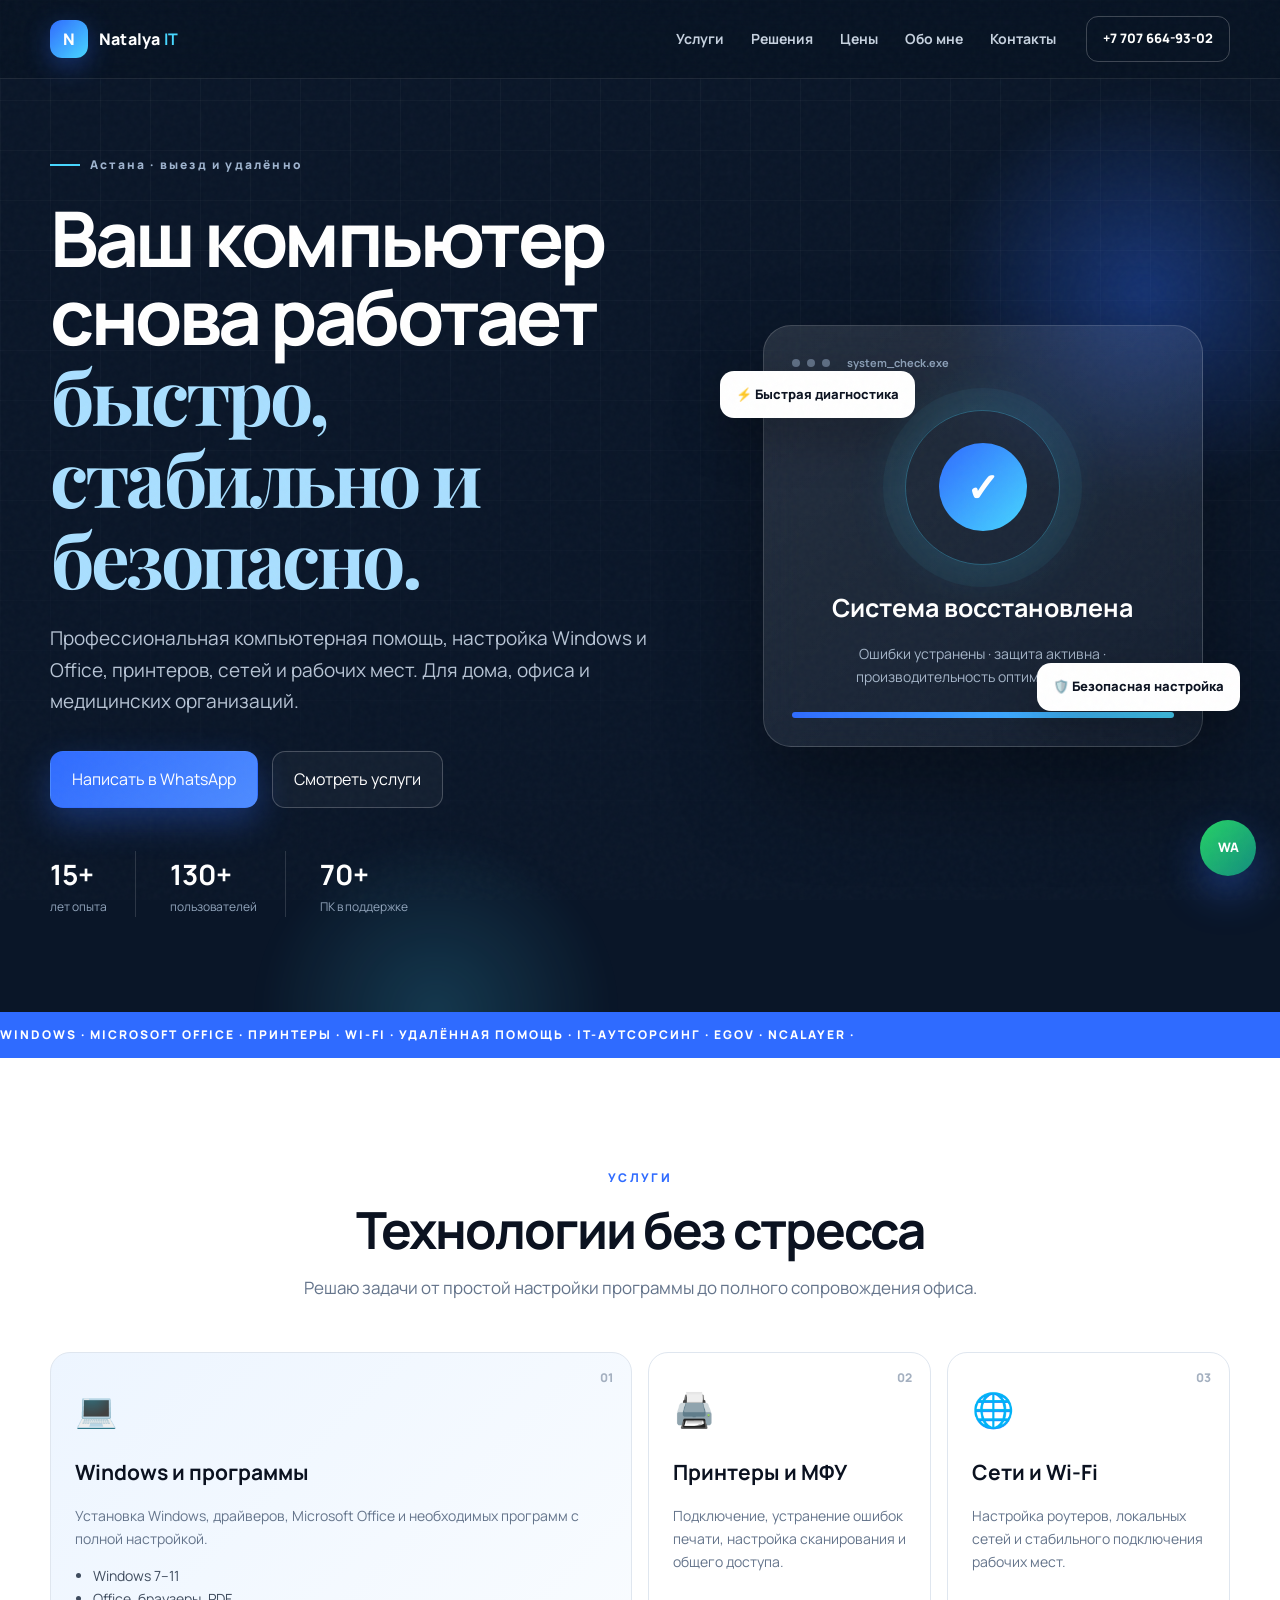
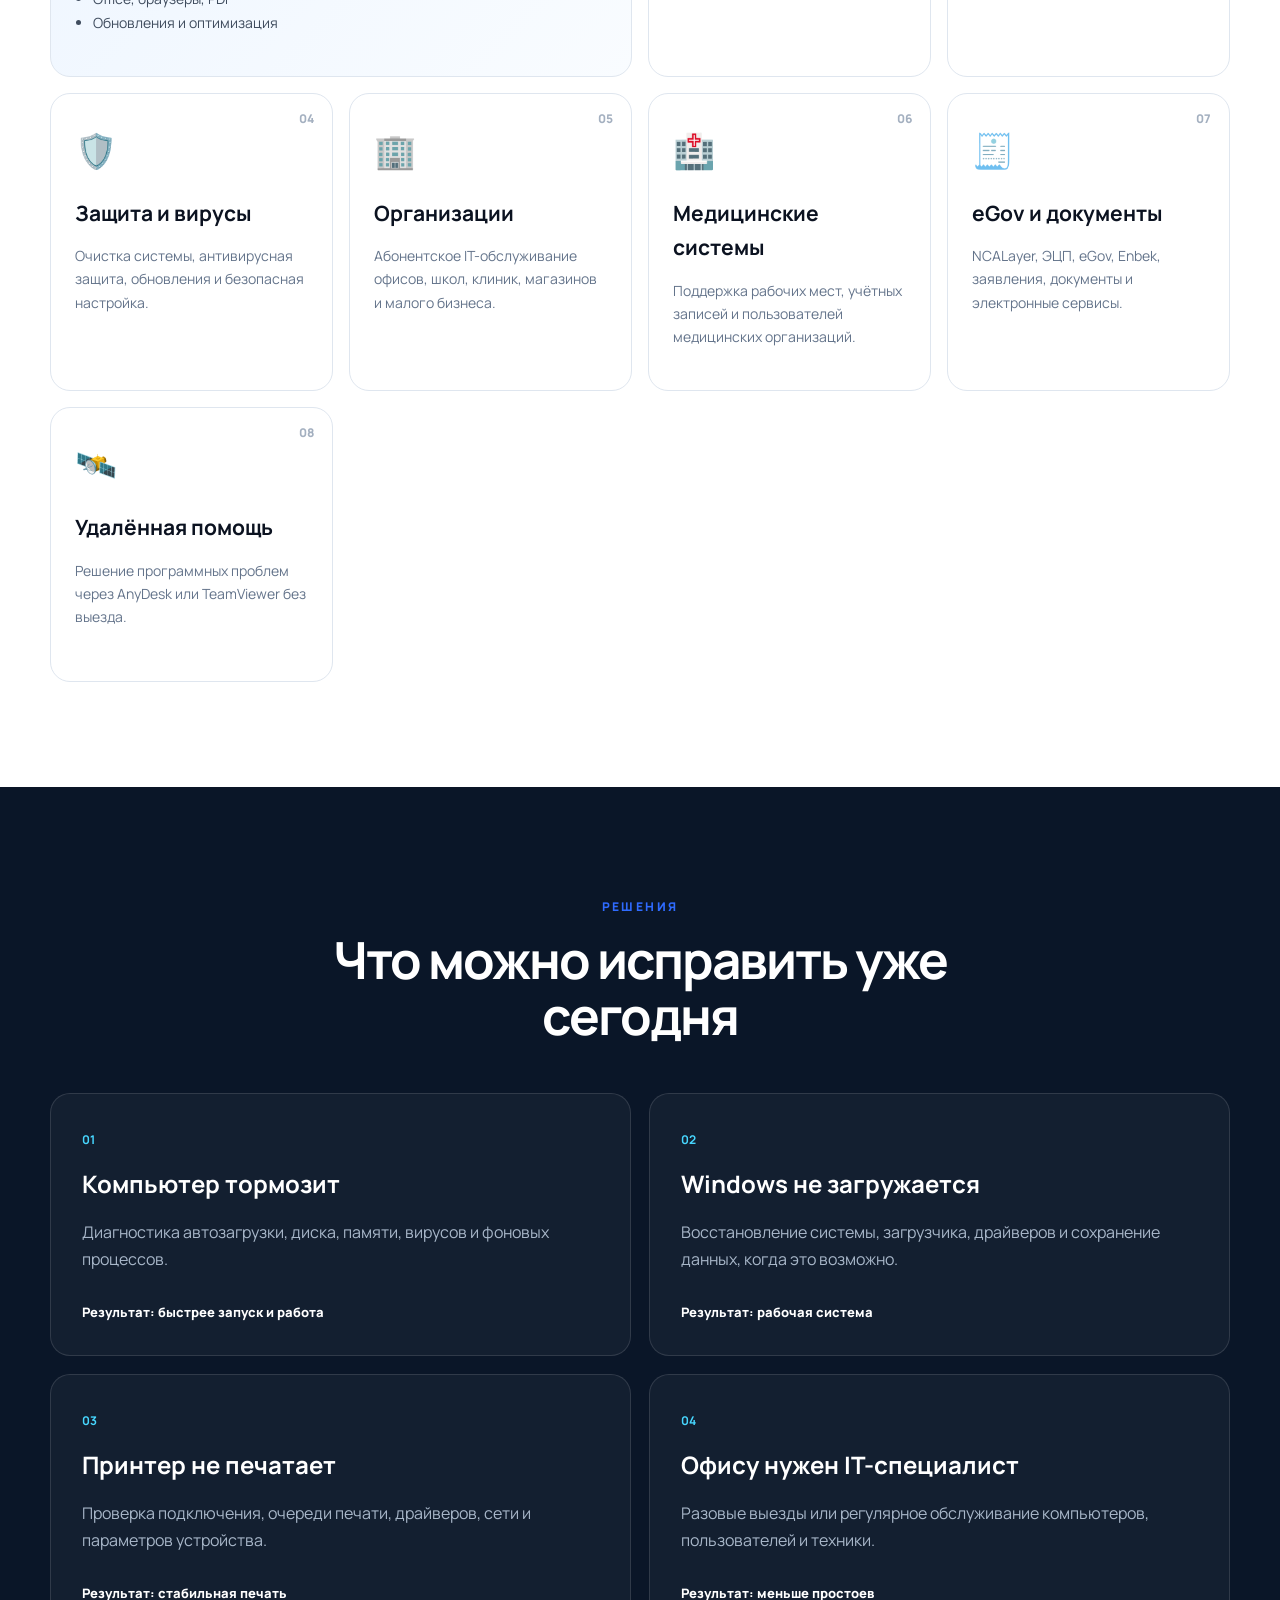
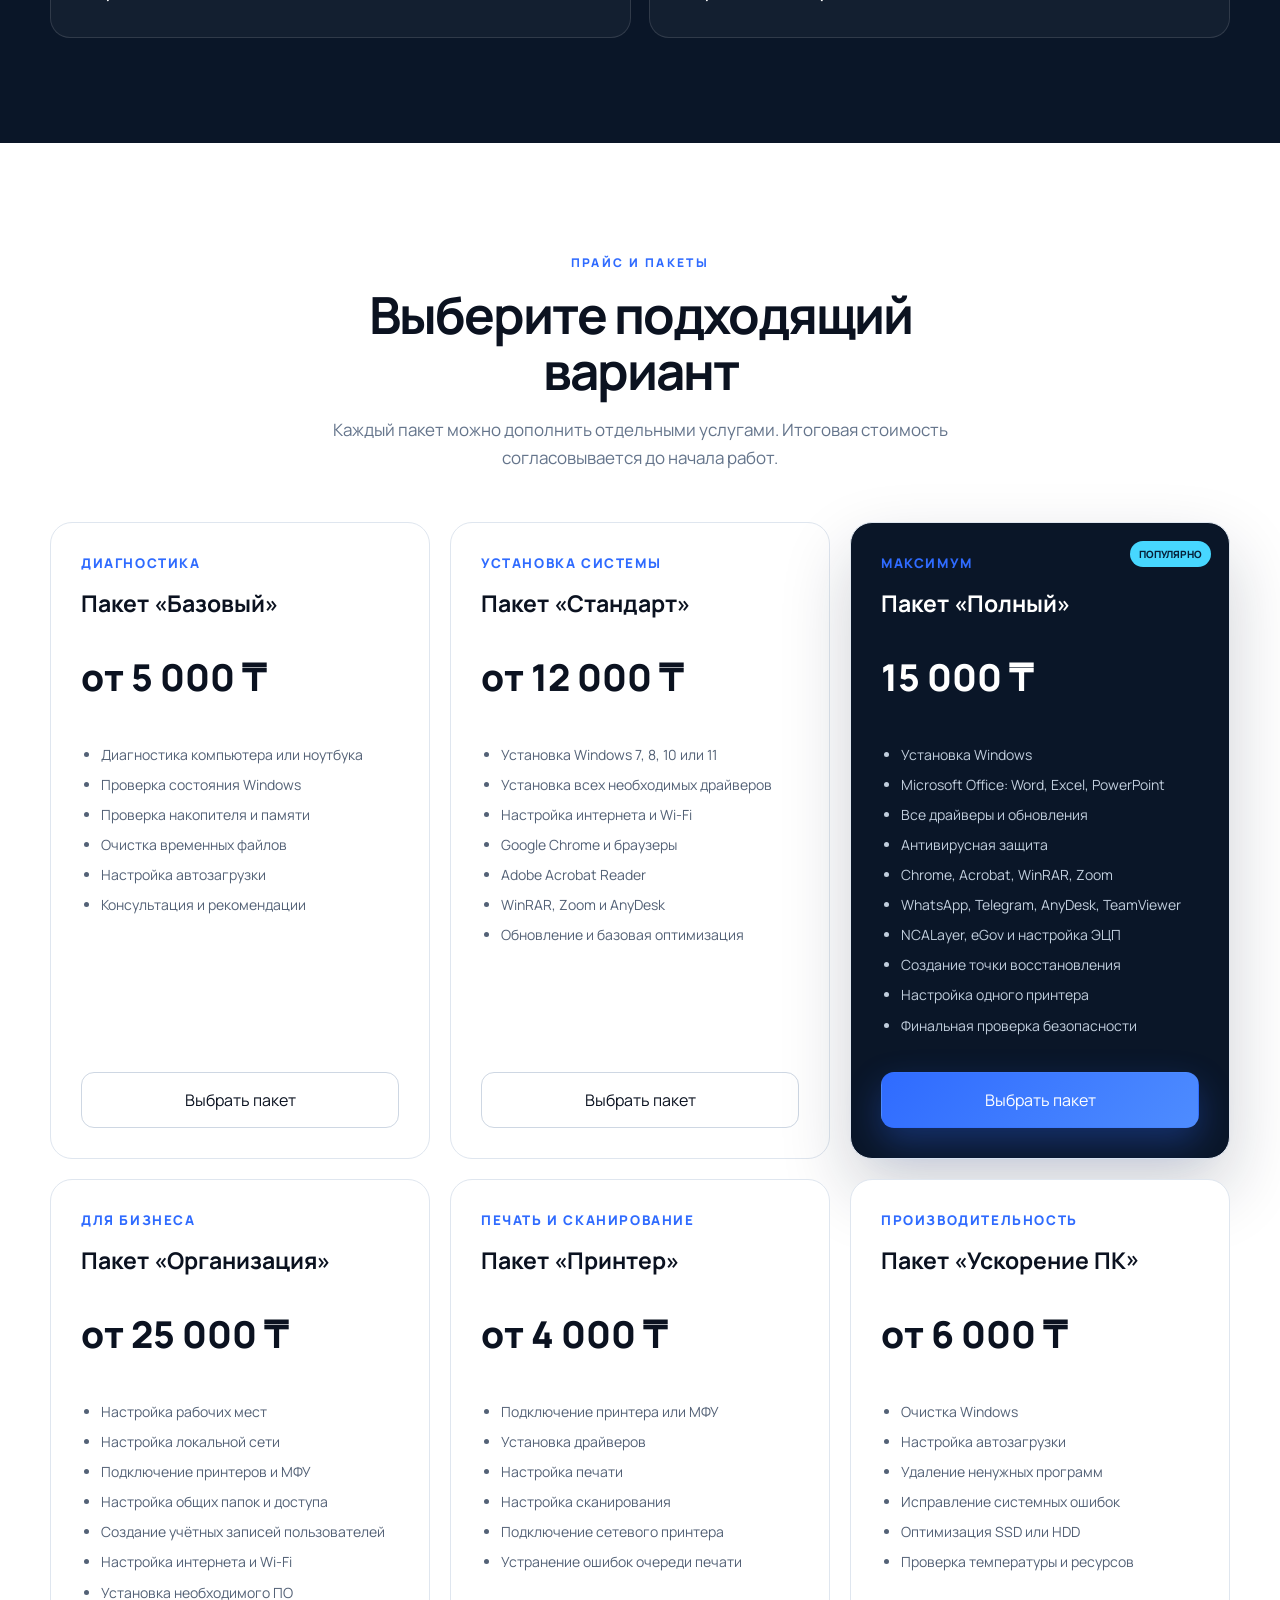
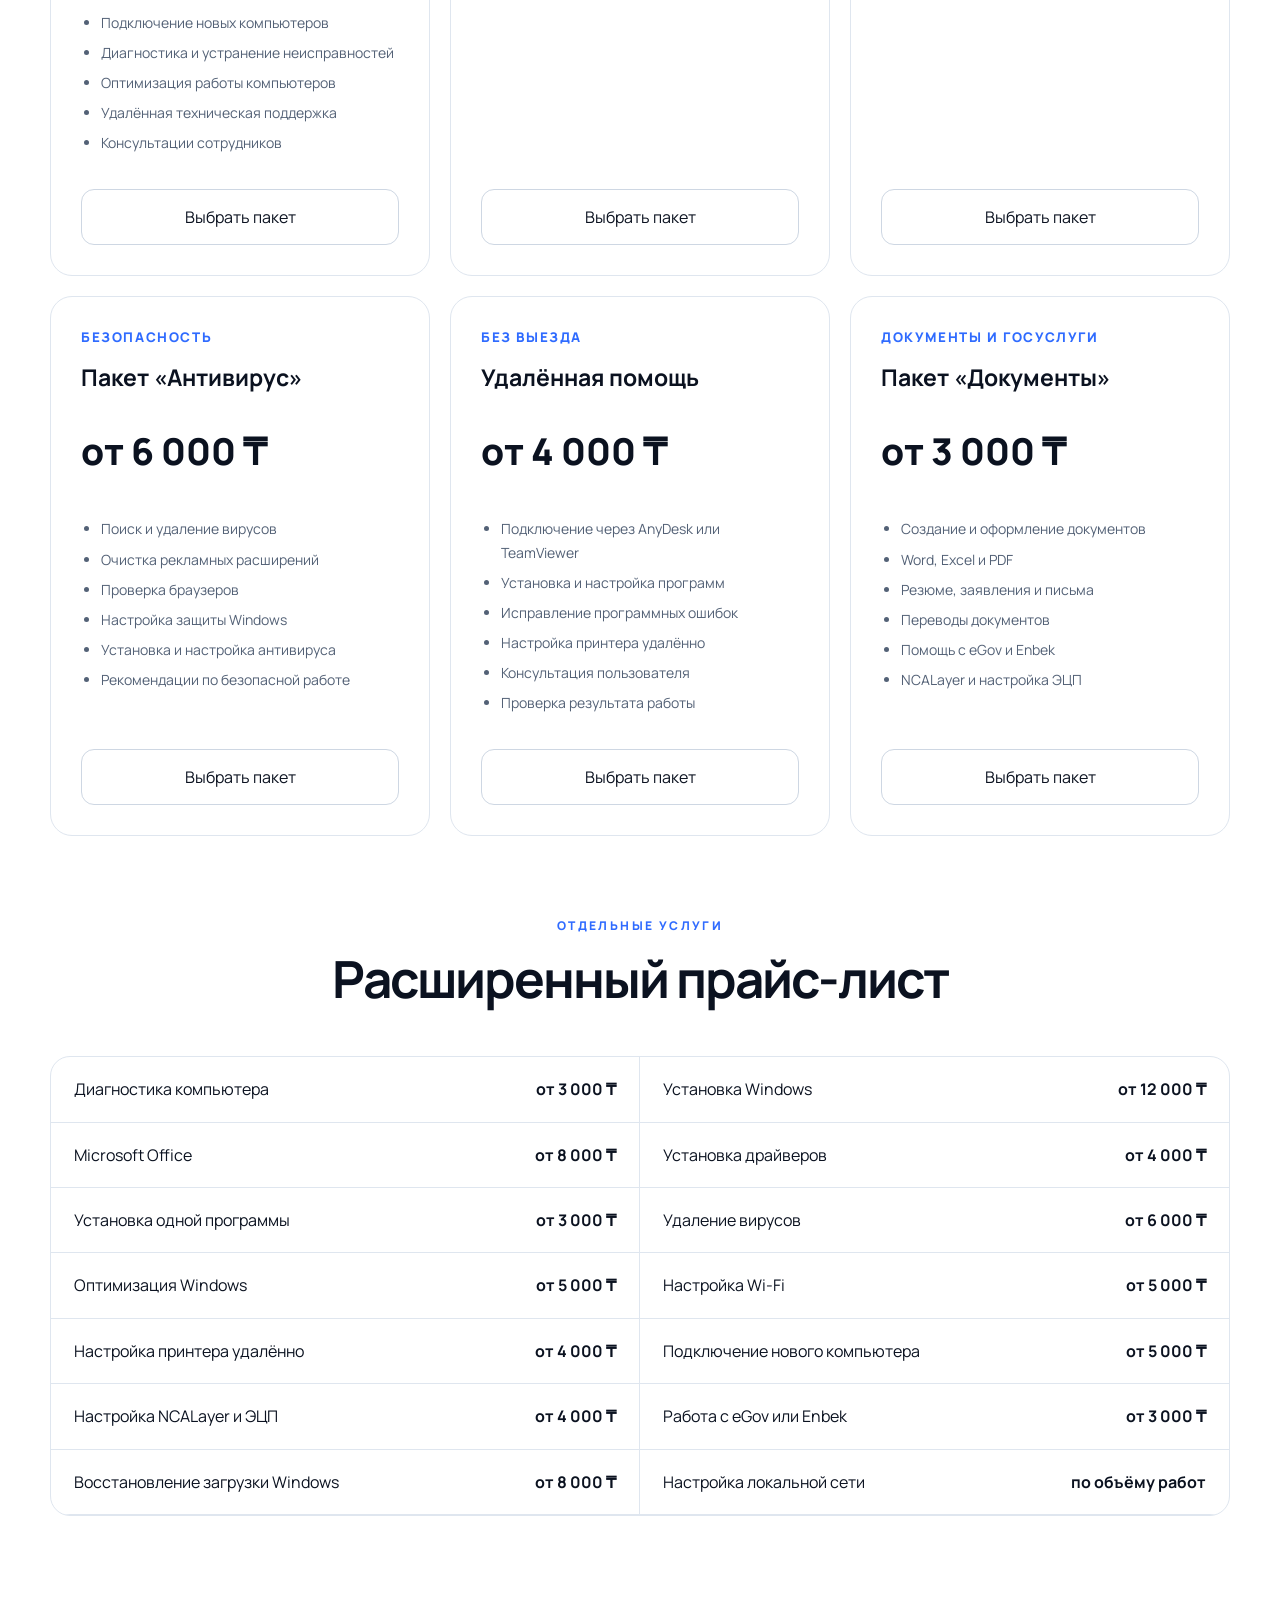
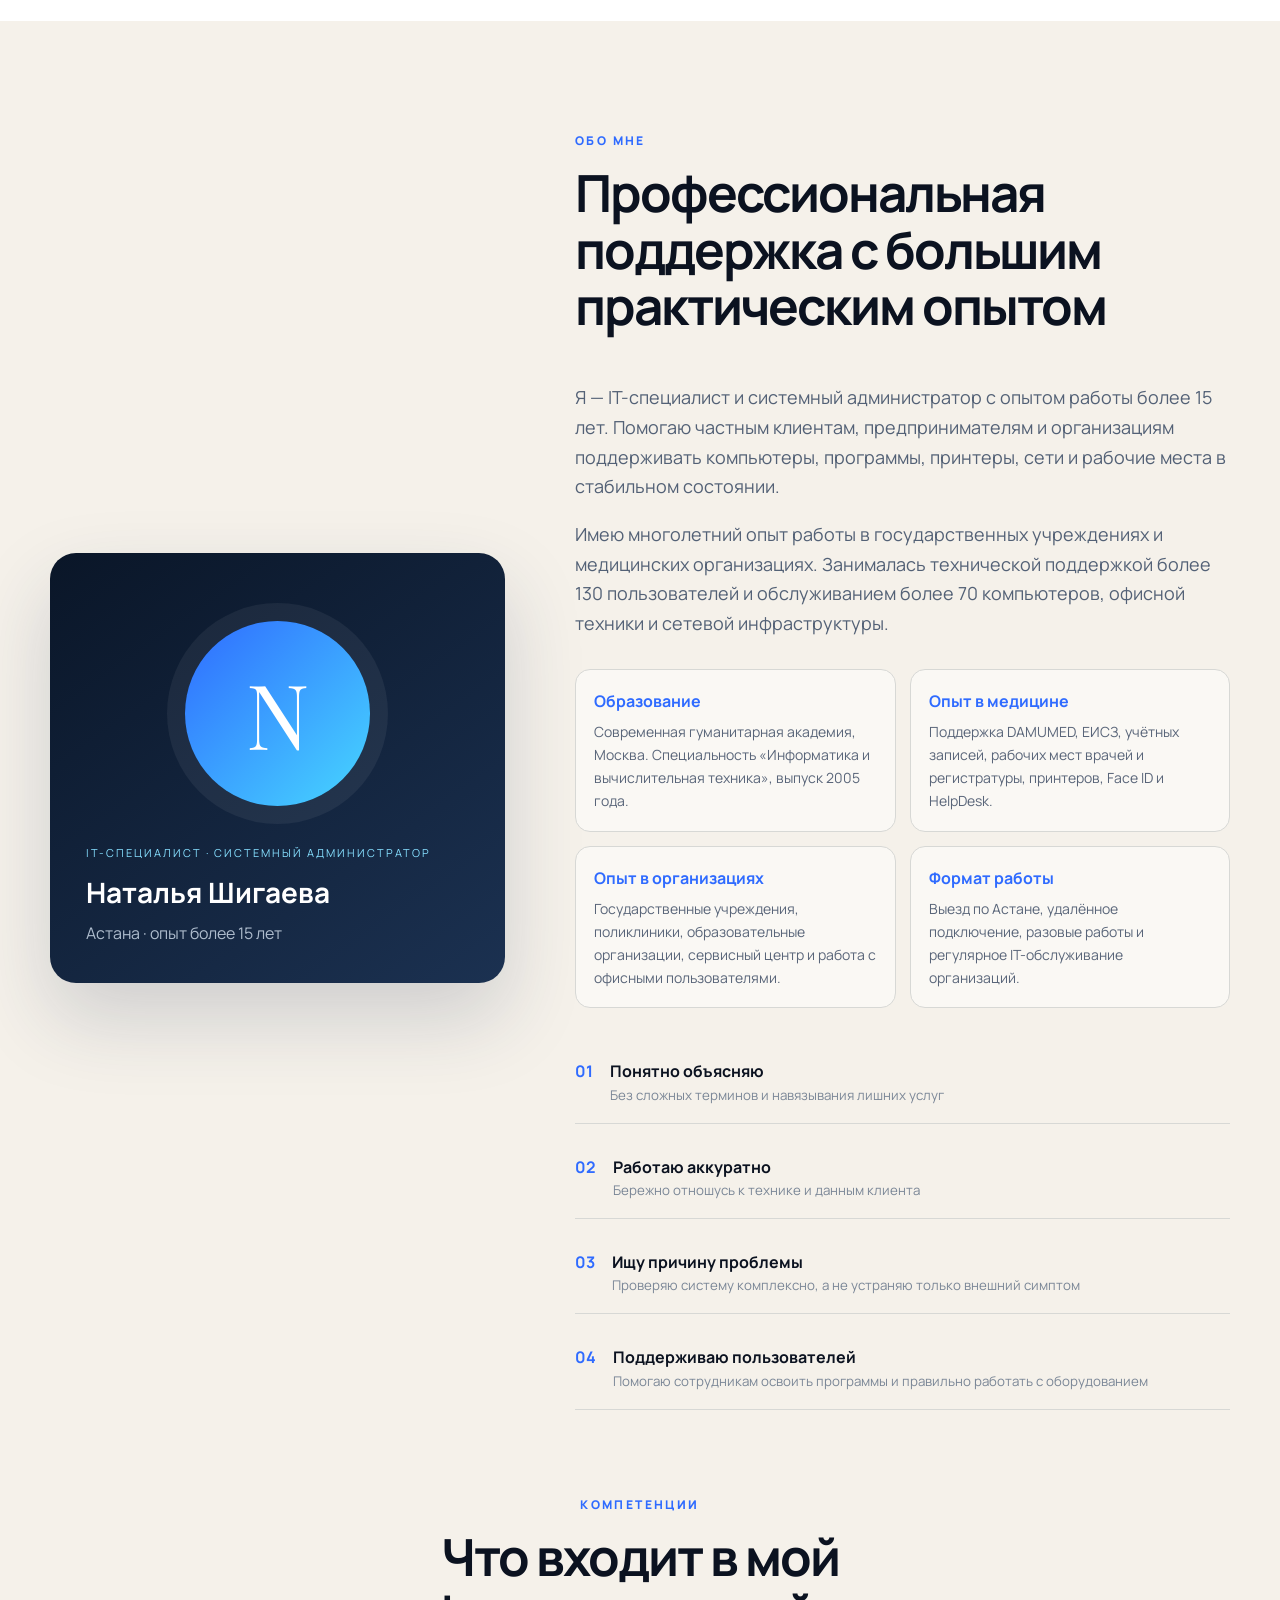
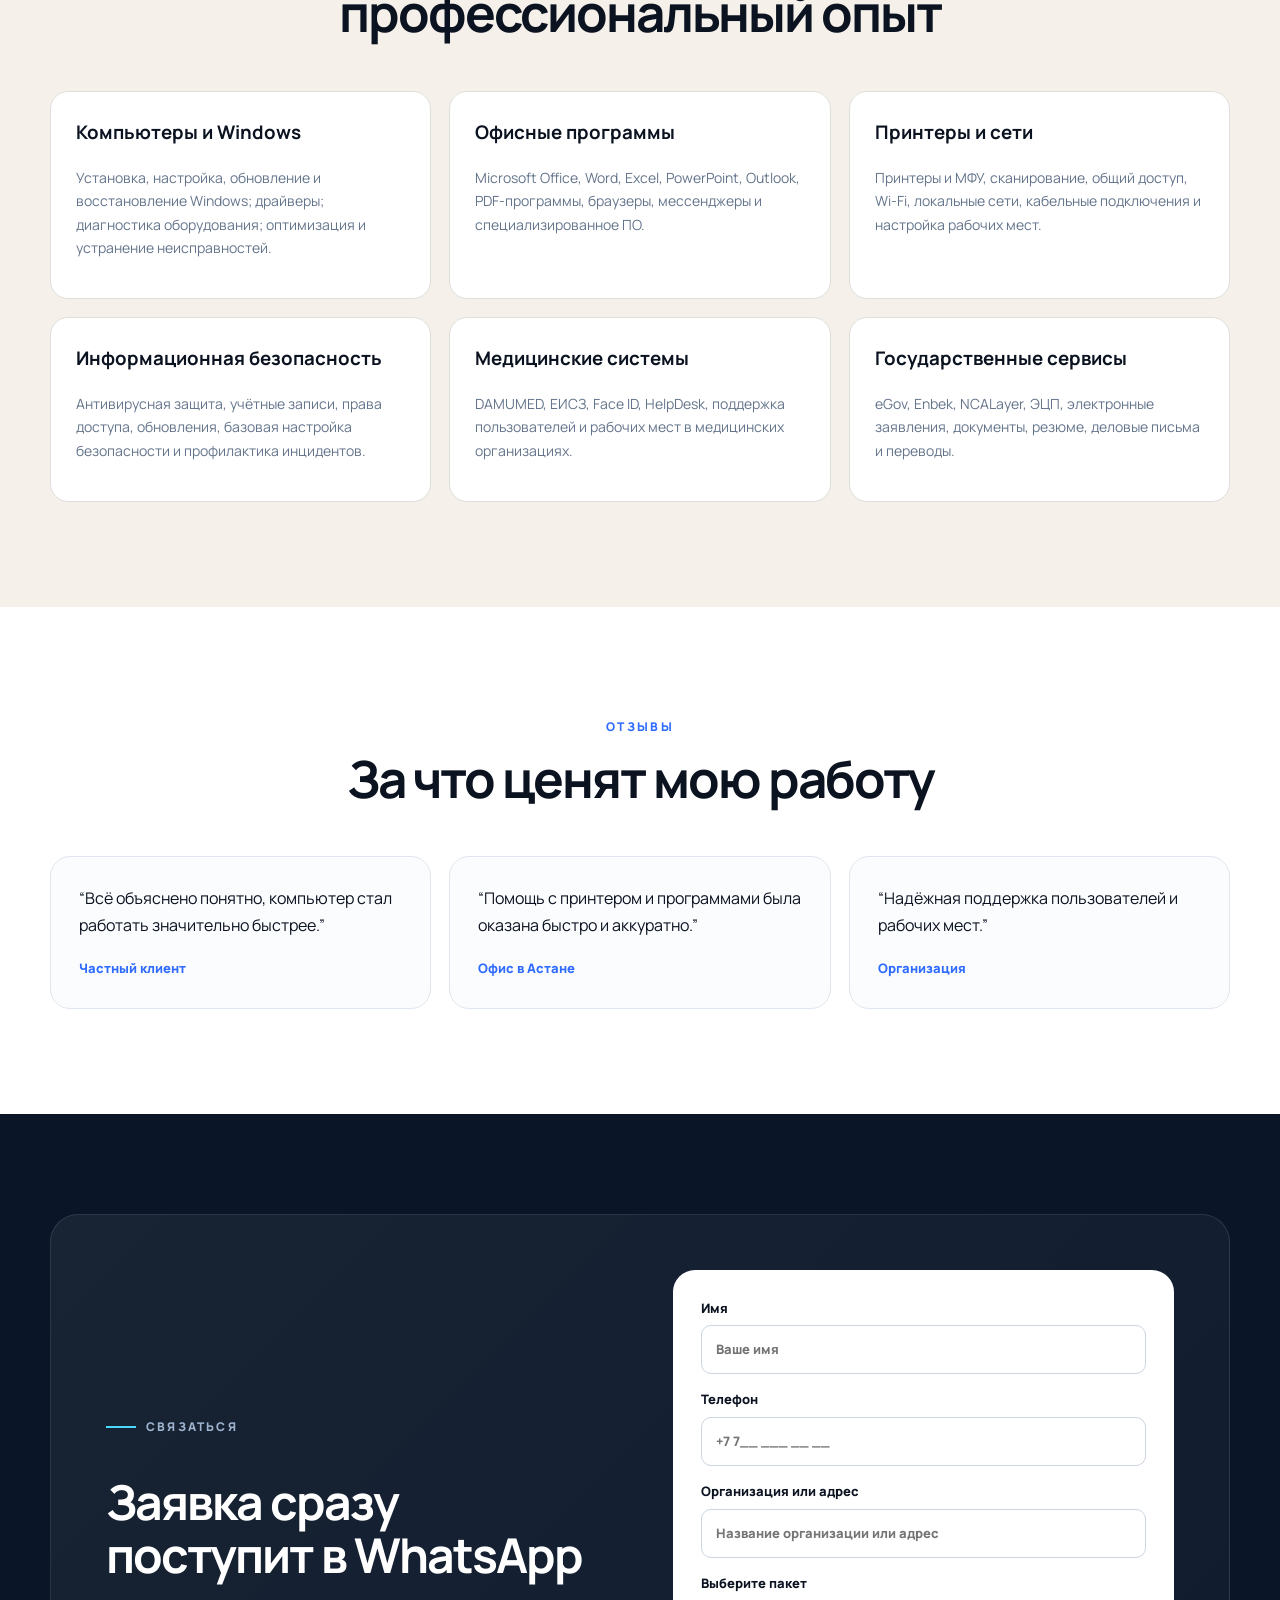
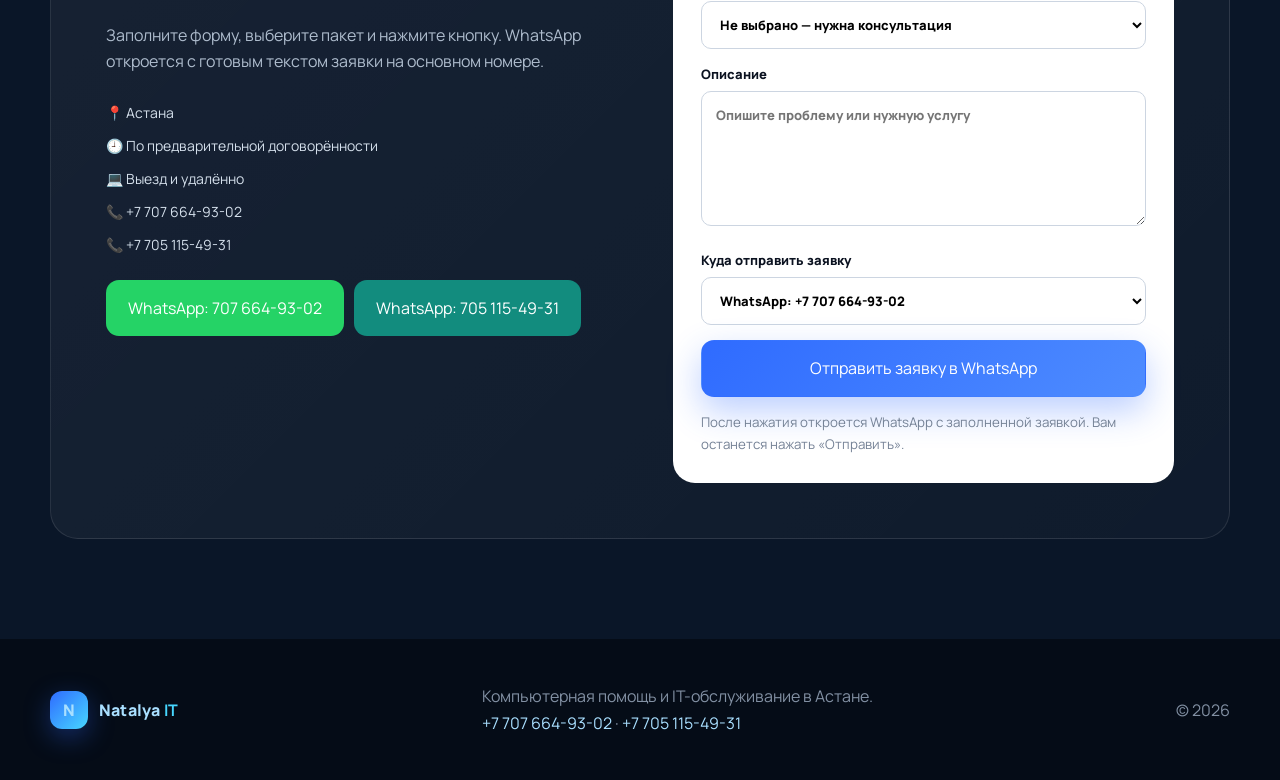
==== index.html @ 772f146f "Add files via upload" ====
<!DOCTYPE html>
<html lang="ru">
<head>
  <meta charset="UTF-8">
  <meta name="viewport" content="width=device-width, initial-scale=1.0">
  <meta name="description" content="Компьютерная помощь и IT-обслуживание в Астане. Windows, Office, принтеры, сети, удалённая поддержка и сопровождение организаций.">
  <title>Natalya IT — компьютерная помощь в Астане</title>
  <link rel="preconnect" href="https://fonts.googleapis.com">
  <link rel="preconnect" href="https://fonts.gstatic.com" crossorigin>
  <link href="https://fonts.googleapis.com/css2?family=Manrope:wght@400;500;600;700;800&family=Playfair+Display:wght@700&display=swap" rel="stylesheet">
  <link rel="stylesheet" href="styles.css">
</head>
<body>
  <div class="noise"></div>
  <header class="topbar">
    <div class="container nav-wrap">
      <a class="brand" href="#top"><span class="brand-mark">N</span><span>Natalya <b>IT</b></span></a>
      <button class="menu" aria-label="Открыть меню">☰</button>
      <nav class="nav">
        <a href="#services">Услуги</a><a href="#cases">Решения</a><a href="#prices">Цены</a><a href="#about">Обо мне</a><a href="#contact">Контакты</a>
      </nav>
      <a class="mini-cta" href="tel:+77076649302">+7 707 664-93-02</a>
    </div>
  </header>

  <main id="top">
    <section class="hero section-dark">
      <div class="orb orb-a"></div><div class="orb orb-b"></div>
      <div class="container hero-grid">
        <div class="hero-copy reveal">
          <div class="eyebrow"><span></span> Астана · выезд и удалённо</div>
          <h1>Ваш компьютер снова работает <em>быстро, стабильно и безопасно.</em></h1>
          <p>Профессиональная компьютерная помощь, настройка Windows и Office, принтеров, сетей и рабочих мест. Для дома, офиса и медицинских организаций.</p>
          <div class="hero-actions">
            <a class="btn btn-primary" href="https://wa.me/77076649302?text=Здравствуйте!%20Мне%20нужна%20компьютерная%20помощь." target="_blank" rel="noopener">Написать в WhatsApp</a>
            <a class="btn btn-ghost" href="#services">Смотреть услуги</a>
          </div>
          <div class="trust-row">
            <div><strong>15+</strong><span>лет опыта</span></div>
            <div><strong>130+</strong><span>пользователей</span></div>
            <div><strong>70+</strong><span>ПК в поддержке</span></div>
          </div>
        </div>
        <div class="visual reveal delay-1">
          <div class="device-card glass">
            <div class="device-top"><span></span><span></span><span></span><b>system_check.exe</b></div>
            <div class="pulse-ring"><div class="pulse-core">✓</div></div>
            <h3>Система восстановлена</h3>
            <p>Ошибки устранены · защита активна · производительность оптимизирована</p>
            <div class="progress"><i></i></div>
          </div>
          <div class="float-card card-one">⚡ Быстрая диагностика</div>
          <div class="float-card card-two">🛡️ Безопасная настройка</div>
        </div>
      </div>
    </section>

    <section class="marquee"><div>WINDOWS · MICROSOFT OFFICE · ПРИНТЕРЫ · WI-FI · УДАЛЁННАЯ ПОМОЩЬ · IT-АУТСОРСИНГ · EGOV · NCALAYER ·</div></section>

    <section id="services" class="section light">
      <div class="container">
        <div class="heading reveal"><span>УСЛУГИ</span><h2>Технологии без стресса</h2><p>Решаю задачи от простой настройки программы до полного сопровождения офиса.</p></div>
        <div class="service-grid">
          <article class="service feature reveal"><div class="num">01</div><div class="service-icon">💻</div><h3>Windows и программы</h3><p>Установка Windows, драйверов, Microsoft Office и необходимых программ с полной настройкой.</p><ul><li>Windows 7–11</li><li>Office, браузеры, PDF</li><li>Обновления и оптимизация</li></ul></article>
          <article class="service reveal"><div class="num">02</div><div class="service-icon">🖨️</div><h3>Принтеры и МФУ</h3><p>Подключение, устранение ошибок печати, настройка сканирования и общего доступа.</p></article>
          <article class="service reveal"><div class="num">03</div><div class="service-icon">🌐</div><h3>Сети и Wi‑Fi</h3><p>Настройка роутеров, локальных сетей и стабильного подключения рабочих мест.</p></article>
          <article class="service reveal"><div class="num">04</div><div class="service-icon">🛡️</div><h3>Защита и вирусы</h3><p>Очистка системы, антивирусная защита, обновления и безопасная настройка.</p></article>
          <article class="service reveal"><div class="num">05</div><div class="service-icon">🏢</div><h3>Организации</h3><p>Абонентское IT-обслуживание офисов, школ, клиник, магазинов и малого бизнеса.</p></article>
          <article class="service reveal"><div class="num">06</div><div class="service-icon">🏥</div><h3>Медицинские системы</h3><p>Поддержка рабочих мест, учётных записей и пользователей медицинских организаций.</p></article>
          <article class="service reveal"><div class="num">07</div><div class="service-icon">🧾</div><h3>eGov и документы</h3><p>NCALayer, ЭЦП, eGov, Enbek, заявления, документы и электронные сервисы.</p></article>
          <article class="service reveal"><div class="num">08</div><div class="service-icon">🛰️</div><h3>Удалённая помощь</h3><p>Решение программных проблем через AnyDesk или TeamViewer без выезда.</p></article>
        </div>
      </div>
    </section>

    <section id="cases" class="section section-dark cases">
      <div class="container">
        <div class="heading inverse reveal"><span>РЕШЕНИЯ</span><h2>Что можно исправить уже сегодня</h2></div>
        <div class="case-grid">
          <div class="case reveal"><b>01</b><h3>Компьютер тормозит</h3><p>Диагностика автозагрузки, диска, памяти, вирусов и фоновых процессов.</p><span>Результат: быстрее запуск и работа</span></div>
          <div class="case reveal"><b>02</b><h3>Windows не загружается</h3><p>Восстановление системы, загрузчика, драйверов и сохранение данных, когда это возможно.</p><span>Результат: рабочая система</span></div>
          <div class="case reveal"><b>03</b><h3>Принтер не печатает</h3><p>Проверка подключения, очереди печати, драйверов, сети и параметров устройства.</p><span>Результат: стабильная печать</span></div>
          <div class="case reveal"><b>04</b><h3>Офису нужен IT-специалист</h3><p>Разовые выезды или регулярное обслуживание компьютеров, пользователей и техники.</p><span>Результат: меньше простоев</span></div>
        </div>
      </div>
    </section>

    <section id="prices" class="section light">
      <div class="container">
        <div class="heading reveal"><span>ПРАЙС И ПАКЕТЫ</span><h2>Выберите подходящий вариант</h2><p>Каждый пакет можно дополнить отдельными услугами. Итоговая стоимость согласовывается до начала работ.</p></div>
        <div class="package-grid">
          <article class="package-card reveal"><small>ДИАГНОСТИКА</small><h3>Пакет «Базовый»</h3><div class="price">от 5 000 ₸</div><ul><li>Диагностика компьютера или ноутбука</li><li>Проверка состояния Windows</li><li>Проверка накопителя и памяти</li><li>Очистка временных файлов</li><li>Настройка автозагрузки</li><li>Консультация и рекомендации</li></ul><button class="btn btn-outline package-order" data-package="Пакет Базовый — от 5 000 ₸">Выбрать пакет</button></article>
          <article class="package-card reveal"><small>УСТАНОВКА СИСТЕМЫ</small><h3>Пакет «Стандарт»</h3><div class="price">от 12 000 ₸</div><ul><li>Установка Windows 7, 8, 10 или 11</li><li>Установка всех необходимых драйверов</li><li>Настройка интернета и Wi‑Fi</li><li>Google Chrome и браузеры</li><li>Adobe Acrobat Reader</li><li>WinRAR, Zoom и AnyDesk</li><li>Обновление и базовая оптимизация</li></ul><button class="btn btn-outline package-order" data-package="Пакет Стандарт — от 12 000 ₸">Выбрать пакет</button></article>
          <article class="package-card featured reveal"><div class="tag">ПОПУЛЯРНО</div><small>МАКСИМУМ</small><h3>Пакет «Полный»</h3><div class="price">15 000 ₸</div><ul><li>Установка Windows</li><li>Microsoft Office: Word, Excel, PowerPoint</li><li>Все драйверы и обновления</li><li>Антивирусная защита</li><li>Chrome, Acrobat, WinRAR, Zoom</li><li>WhatsApp, Telegram, AnyDesk, TeamViewer</li><li>NCALayer, eGov и настройка ЭЦП</li><li>Создание точки восстановления</li><li>Настройка одного принтера</li><li>Финальная проверка безопасности</li></ul><button class="btn btn-primary package-order" data-package="Пакет Полный — 15 000 ₸">Выбрать пакет</button></article>
          <article class="package-card reveal"><small>ДЛЯ БИЗНЕСА</small><h3>Пакет «Организация»</h3><div class="price">от 25 000 ₸</div><ul><li>Настройка рабочих мест</li><li>Настройка локальной сети</li><li>Подключение принтеров и МФУ</li><li>Настройка общих папок и доступа</li><li>Создание учётных записей пользователей</li><li>Настройка интернета и Wi‑Fi</li><li>Установка необходимого ПО</li><li>Подключение новых компьютеров</li><li>Диагностика и устранение неисправностей</li><li>Оптимизация работы компьютеров</li><li>Удалённая техническая поддержка</li><li>Консультации сотрудников</li></ul><button class="btn btn-outline package-order" data-package="Пакет Организация — от 25 000 ₸">Выбрать пакет</button></article>
          <article class="package-card reveal"><small>ПЕЧАТЬ И СКАНИРОВАНИЕ</small><h3>Пакет «Принтер»</h3><div class="price">от 4 000 ₸</div><ul><li>Подключение принтера или МФУ</li><li>Установка драйверов</li><li>Настройка печати</li><li>Настройка сканирования</li><li>Подключение сетевого принтера</li><li>Устранение ошибок очереди печати</li></ul><button class="btn btn-outline package-order" data-package="Пакет Принтер — от 4 000 ₸">Выбрать пакет</button></article>
          <article class="package-card reveal"><small>ПРОИЗВОДИТЕЛЬНОСТЬ</small><h3>Пакет «Ускорение ПК»</h3><div class="price">от 6 000 ₸</div><ul><li>Очистка Windows</li><li>Настройка автозагрузки</li><li>Удаление ненужных программ</li><li>Исправление системных ошибок</li><li>Оптимизация SSD или HDD</li><li>Проверка температуры и ресурсов</li></ul><button class="btn btn-outline package-order" data-package="Пакет Ускорение ПК — от 6 000 ₸">Выбрать пакет</button></article>
          <article class="package-card reveal"><small>БЕЗОПАСНОСТЬ</small><h3>Пакет «Антивирус»</h3><div class="price">от 6 000 ₸</div><ul><li>Поиск и удаление вирусов</li><li>Очистка рекламных расширений</li><li>Проверка браузеров</li><li>Настройка защиты Windows</li><li>Установка и настройка антивируса</li><li>Рекомендации по безопасной работе</li></ul><button class="btn btn-outline package-order" data-package="Пакет Антивирус — от 6 000 ₸">Выбрать пакет</button></article>
          <article class="package-card reveal"><small>БЕЗ ВЫЕЗДА</small><h3>Удалённая помощь</h3><div class="price">от 4 000 ₸</div><ul><li>Подключение через AnyDesk или TeamViewer</li><li>Установка и настройка программ</li><li>Исправление программных ошибок</li><li>Настройка принтера удалённо</li><li>Консультация пользователя</li><li>Проверка результата работы</li></ul><button class="btn btn-outline package-order" data-package="Удалённая помощь — от 4 000 ₸">Выбрать пакет</button></article>
          <article class="package-card reveal"><small>ДОКУМЕНТЫ И ГОСУСЛУГИ</small><h3>Пакет «Документы»</h3><div class="price">от 3 000 ₸</div><ul><li>Создание и оформление документов</li><li>Word, Excel и PDF</li><li>Резюме, заявления и письма</li><li>Переводы документов</li><li>Помощь с eGov и Enbek</li><li>NCALayer и настройка ЭЦП</li></ul><button class="btn btn-outline package-order" data-package="Пакет Документы — от 3 000 ₸">Выбрать пакет</button></article>
        </div>
        <div class="heading subheading reveal"><span>ОТДЕЛЬНЫЕ УСЛУГИ</span><h2>Расширенный прайс-лист</h2></div>
        <div class="price-list reveal">
          <div><span>Диагностика компьютера</span><b>от 3 000 ₸</b></div><div><span>Установка Windows</span><b>от 12 000 ₸</b></div><div><span>Microsoft Office</span><b>от 8 000 ₸</b></div><div><span>Установка драйверов</span><b>от 4 000 ₸</b></div><div><span>Установка одной программы</span><b>от 3 000 ₸</b></div><div><span>Удаление вирусов</span><b>от 6 000 ₸</b></div><div><span>Оптимизация Windows</span><b>от 5 000 ₸</b></div><div><span>Настройка Wi‑Fi</span><b>от 5 000 ₸</b></div><div><span>Настройка принтера удалённо</span><b>от 4 000 ₸</b></div><div><span>Подключение нового компьютера</span><b>от 5 000 ₸</b></div><div><span>Настройка NCALayer и ЭЦП</span><b>от 4 000 ₸</b></div><div><span>Работа с eGov или Enbek</span><b>от 3 000 ₸</b></div><div><span>Восстановление загрузки Windows</span><b>от 8 000 ₸</b></div><div><span>Настройка локальной сети</span><b>по объёму работ</b></div>
        </div>
      </div>
    </section>

    <section id="about" class="section soft">
      <div class="container about-grid">
        <div class="portrait-card reveal"><div class="portrait-monogram">N</div><div><span>IT-СПЕЦИАЛИСТ · СИСТЕМНЫЙ АДМИНИСТРАТОР</span><h3>Наталья Шигаева</h3><p>Астана · опыт более 15 лет</p></div></div>
        <div class="about-copy reveal"><div class="heading left"><span>ОБО МНЕ</span><h2>Профессиональная поддержка с большим практическим опытом</h2></div>
          <p>Я — IT-специалист и системный администратор с опытом работы более 15 лет. Помогаю частным клиентам, предпринимателям и организациям поддерживать компьютеры, программы, принтеры, сети и рабочие места в стабильном состоянии.</p>
          <p>Имею многолетний опыт работы в государственных учреждениях и медицинских организациях. Занималась технической поддержкой более 130 пользователей и обслуживанием более 70 компьютеров, офисной техники и сетевой инфраструктуры.</p>
          <div class="profile-facts"><div><strong>Образование</strong><span>Современная гуманитарная академия, Москва. Специальность «Информатика и вычислительная техника», выпуск 2005 года.</span></div><div><strong>Опыт в медицине</strong><span>Поддержка DAMUMED, ЕИСЗ, учётных записей, рабочих мест врачей и регистратуры, принтеров, Face ID и HelpDesk.</span></div><div><strong>Опыт в организациях</strong><span>Государственные учреждения, поликлиники, образовательные организации, сервисный центр и работа с офисными пользователями.</span></div><div><strong>Формат работы</strong><span>Выезд по Астане, удалённое подключение, разовые работы и регулярное IT-обслуживание организаций.</span></div></div>
          <div class="qualities"><div><b>01</b><span><strong>Понятно объясняю</strong><small>Без сложных терминов и навязывания лишних услуг</small></span></div><div><b>02</b><span><strong>Работаю аккуратно</strong><small>Бережно отношусь к технике и данным клиента</small></span></div><div><b>03</b><span><strong>Ищу причину проблемы</strong><small>Проверяю систему комплексно, а не устраняю только внешний симптом</small></span></div><div><b>04</b><span><strong>Поддерживаю пользователей</strong><small>Помогаю сотрудникам освоить программы и правильно работать с оборудованием</small></span></div></div>
        </div>
      </div>
      <div class="container expertise reveal"><div class="heading"><span>КОМПЕТЕНЦИИ</span><h2>Что входит в мой профессиональный опыт</h2></div><div class="expertise-grid"><div><h3>Компьютеры и Windows</h3><p>Установка, настройка, обновление и восстановление Windows; драйверы; диагностика оборудования; оптимизация и устранение неисправностей.</p></div><div><h3>Офисные программы</h3><p>Microsoft Office, Word, Excel, PowerPoint, Outlook, PDF-программы, браузеры, мессенджеры и специализированное ПО.</p></div><div><h3>Принтеры и сети</h3><p>Принтеры и МФУ, сканирование, общий доступ, Wi‑Fi, локальные сети, кабельные подключения и настройка рабочих мест.</p></div><div><h3>Информационная безопасность</h3><p>Антивирусная защита, учётные записи, права доступа, обновления, базовая настройка безопасности и профилактика инцидентов.</p></div><div><h3>Медицинские системы</h3><p>DAMUMED, ЕИСЗ, Face ID, HelpDesk, поддержка пользователей и рабочих мест в медицинских организациях.</p></div><div><h3>Государственные сервисы</h3><p>eGov, Enbek, NCALayer, ЭЦП, электронные заявления, документы, резюме, деловые письма и переводы.</p></div></div></div>
    </section>

    <section class="section testimonials light">
      <div class="container"><div class="heading reveal"><span>ОТЗЫВЫ</span><h2>За что ценят мою работу</h2></div>
        <div class="quote-grid"><blockquote class="reveal">“Всё объяснено понятно, компьютер стал работать значительно быстрее.”<footer>Частный клиент</footer></blockquote><blockquote class="reveal">“Помощь с принтером и программами была оказана быстро и аккуратно.”<footer>Офис в Астане</footer></blockquote><blockquote class="reveal">“Надёжная поддержка пользователей и рабочих мест.”<footer>Организация</footer></blockquote></div>
      </div>
    </section>

    <section id="contact" class="contact section-dark">
      <div class="container contact-shell reveal">
        <div><div class="eyebrow"><span></span> СВЯЗАТЬСЯ</div><h2>Заявка сразу поступит в WhatsApp</h2><p>Заполните форму, выберите пакет и нажмите кнопку. WhatsApp откроется с готовым текстом заявки на основном номере.</p><div class="contact-facts"><span>📍 Астана</span><span>🕘 По предварительной договорённости</span><span>💻 Выезд и удалённо</span><a href="tel:+77076649302">📞 +7 707 664-93-02</a><a href="tel:+77051154931">📞 +7 705 115-49-31</a></div><div class="whatsapp-buttons"><a class="btn whatsapp" href="https://wa.me/77076649302" target="_blank" rel="noopener">WhatsApp: 707 664-93-02</a><a class="btn whatsapp secondary-wa" href="https://wa.me/77051154931" target="_blank" rel="noopener">WhatsApp: 705 115-49-31</a></div></div>
        <form id="contactForm"><label>Имя<input id="name" required placeholder="Ваше имя"></label><label>Телефон<input id="phone" required placeholder="+7 7__ ___ __ __"></label><label>Организация или адрес<input id="address" placeholder="Название организации или адрес"></label><label>Выберите пакет<select id="service"><option>Не выбрано — нужна консультация</option><option>Пакет Базовый — от 5 000 ₸</option><option>Пакет Стандарт — от 12 000 ₸</option><option>Пакет Полный — 15 000 ₸</option><option>Пакет Организация — от 25 000 ₸</option><option>Пакет Принтер — от 4 000 ₸</option><option>Пакет Ускорение ПК — от 6 000 ₸</option><option>Пакет Антивирус — от 6 000 ₸</option><option>Удалённая помощь — от 4 000 ₸</option><option>Пакет Документы — от 3 000 ₸</option><option>Другая услуга</option></select></label><label>Описание<textarea id="message" required rows="5" placeholder="Опишите проблему или нужную услугу"></textarea></label><label class="number-choice">Куда отправить заявку<select id="whatsappNumber"><option value="77076649302">WhatsApp: +7 707 664-93-02</option><option value="77051154931">WhatsApp: +7 705 115-49-31</option></select></label><button class="btn btn-primary" type="submit">Отправить заявку в WhatsApp</button><small>После нажатия откроется WhatsApp с заполненной заявкой. Вам останется нажать «Отправить».</small></form>
      </div>
    </section>
  </main>

  <footer class="footer"><div class="container footer-row"><a class="brand" href="#top"><span class="brand-mark">N</span><span>Natalya <b>IT</b></span></a><p>Компьютерная помощь и IT-обслуживание в Астане.<br><a href="tel:+77076649302">+7 707 664-93-02</a> · <a href="tel:+77051154931">+7 705 115-49-31</a></p><span>© 2026</span></div></footer>
  <a class="floating-contact whatsapp-float" href="https://wa.me/77076649302?text=Здравствуйте!%20Мне%20нужна%20компьютерная%20помощь." target="_blank" rel="noopener" aria-label="Написать в WhatsApp">WA</a>
  <div class="toast" id="toast">Заявка скопирована</div>
  <script src="script.js"></script>
</body>
</html>
---- styles.css ----
:root{--ink:#0b1220;--navy:#0a1628;--blue:#2f6bff;--cyan:#47d7ff;--cream:#f5f1ea;--line:#dfe6ef;--muted:#64748b;--white:#fff}*{box-sizing:border-box}html{scroll-behavior:smooth}body{margin:0;font-family:Manrope,Arial,sans-serif;color:var(--ink);background:#fff;line-height:1.65;overflow-x:hidden}.noise{position:fixed;inset:0;pointer-events:none;opacity:.028;z-index:999;background-image:url("data:image/svg+xml,%3Csvg viewBox='0 0 180 180' xmlns='http://www.w3.org/2000/svg'%3E%3Cfilter id='n'%3E%3CfeTurbulence type='fractalNoise' baseFrequency='.9' numOctaves='3' stitchTiles='stitch'/%3E%3C/filter%3E%3Crect width='100%25' height='100%25' filter='url(%23n)'/%3E%3C/svg%3E")}.container{width:min(1180px,calc(100% - 40px));margin:auto}.topbar{position:fixed;top:0;left:0;right:0;z-index:90;background:rgba(8,18,34,.72);backdrop-filter:blur(18px);border-bottom:1px solid rgba(255,255,255,.09)}.nav-wrap{height:78px;display:flex;align-items:center;gap:30px}.brand{display:flex;align-items:center;gap:11px;color:white;text-decoration:none;font-weight:800;letter-spacing:.2px}.brand b{color:var(--cyan)}.brand-mark{width:38px;height:38px;display:grid;place-items:center;border-radius:12px;background:linear-gradient(135deg,var(--blue),var(--cyan));box-shadow:0 8px 26px rgba(47,107,255,.35)}.nav{margin-left:auto;display:flex;gap:27px}.nav a{color:#c6d1df;text-decoration:none;font-size:14px;font-weight:700}.nav a:hover{color:white}.mini-cta{color:white;text-decoration:none;padding:11px 16px;border:1px solid rgba(255,255,255,.22);border-radius:12px;font-size:13px;font-weight:800}.menu{display:none;background:none;border:0;color:white;font-size:26px}.section-dark{background:var(--navy);color:white}.hero{min-height:790px;position:relative;padding:155px 0 95px;overflow:hidden}.hero:before{content:"";position:absolute;inset:0;background-image:linear-gradient(rgba(255,255,255,.035) 1px,transparent 1px),linear-gradient(90deg,rgba(255,255,255,.035) 1px,transparent 1px);background-size:50px 50px;mask-image:linear-gradient(to bottom,black,transparent)}.orb{position:absolute;border-radius:50%;filter:blur(10px)}.orb-a{width:430px;height:430px;background:radial-gradient(circle,rgba(47,107,255,.36),transparent 68%);right:-80px;top:80px}.orb-b{width:360px;height:360px;background:radial-gradient(circle,rgba(71,215,255,.18),transparent 70%);left:20%;bottom:-180px}.hero-grid{position:relative;display:grid;grid-template-columns:1.1fr .9fr;gap:80px;align-items:center}.eyebrow{font-size:12px;letter-spacing:2.2px;font-weight:800;color:#9fb4cf;display:flex;align-items:center;gap:10px}.eyebrow span{width:30px;height:2px;background:var(--cyan)}h1{font-size:clamp(48px,6vw,78px);line-height:1.02;letter-spacing:-3.5px;margin:24px 0}h1 em{font-family:"Playfair Display",serif;font-style:normal;color:#a9dfff}.hero-copy>p{max-width:690px;color:#b8c5d6;font-size:19px}.hero-actions{display:flex;gap:14px;margin:34px 0}.btn{display:inline-flex;align-items:center;justify-content:center;padding:14px 21px;border-radius:13px;text-decoration:none;font-weight:800;border:1px solid transparent;cursor:pointer;font:inherit}.btn-primary{background:linear-gradient(135deg,var(--blue),#4e8cff);color:white;box-shadow:0 14px 35px rgba(47,107,255,.32)}.btn-primary:hover{transform:translateY(-2px)}.btn-ghost{color:white;border-color:rgba(255,255,255,.22);background:rgba(255,255,255,.04)}.btn-outline{color:var(--ink);border-color:#ced7e3;background:white}.trust-row{display:flex;gap:34px;margin-top:43px}.trust-row div{padding-right:28px;border-right:1px solid rgba(255,255,255,.14)}.trust-row div:last-child{border:0}.trust-row strong,.trust-row span{display:block}.trust-row strong{font-size:28px}.trust-row span{font-size:12px;color:#92a5bc}.visual{position:relative;min-height:490px;display:grid;place-items:center}.glass{background:linear-gradient(145deg,rgba(255,255,255,.11),rgba(255,255,255,.045));border:1px solid rgba(255,255,255,.16);backdrop-filter:blur(18px)}.device-card{width:min(100%,440px);padding:28px;border-radius:28px;text-align:center;box-shadow:0 40px 90px rgba(0,0,0,.35)}.device-top{display:flex;align-items:center;gap:7px;text-align:left;color:#8ea2ba;font-size:11px}.device-top span{width:8px;height:8px;border-radius:50%;background:#617187}.device-top b{margin-left:10px}.pulse-ring{width:155px;height:155px;margin:38px auto 22px;border-radius:50%;display:grid;place-items:center;border:1px solid rgba(71,215,255,.32);box-shadow:0 0 0 22px rgba(71,215,255,.055),0 0 60px rgba(71,215,255,.18)}.pulse-core{width:88px;height:88px;border-radius:50%;display:grid;place-items:center;background:linear-gradient(135deg,var(--blue),var(--cyan));font-size:40px;font-weight:800}.device-card h3{font-size:25px;margin:8px 0}.device-card p{color:#a6b6ca;font-size:14px}.progress{height:6px;background:rgba(255,255,255,.09);border-radius:99px;overflow:hidden;margin-top:24px}.progress i{display:block;width:100%;height:100%;background:linear-gradient(90deg,var(--blue),var(--cyan))}.float-card{position:absolute;padding:13px 16px;background:white;color:var(--ink);border-radius:14px;box-shadow:0 18px 50px rgba(0,0,0,.26);font-size:13px;font-weight:800}.card-one{left:-15px;top:80px}.card-two{right:-10px;bottom:70px}.marquee{overflow:hidden;background:var(--blue);color:white;padding:13px 0;font-size:12px;font-weight:800;letter-spacing:2px;white-space:nowrap}.marquee div{width:max-content;animation:marquee 24s linear infinite}@keyframes marquee{to{transform:translateX(-50%)}}.section{padding:105px 0}.light{background:white}.soft{background:var(--cream)}.heading{max-width:720px;margin:0 auto 50px;text-align:center}.heading.left{text-align:left;margin-left:0}.heading span{font-size:12px;color:var(--blue);font-weight:800;letter-spacing:2.4px}.heading h2{font-size:clamp(36px,4vw,54px);line-height:1.1;letter-spacing:-2px;margin:12px 0}.heading p{color:var(--muted);font-size:17px}.inverse h2{color:white}.service-grid{display:grid;grid-template-columns:repeat(4,1fr);gap:16px}.service{position:relative;padding:28px 24px;border:1px solid var(--line);border-radius:20px;background:white;min-height:275px;transition:.25s;overflow:hidden}.service:hover{transform:translateY(-7px);box-shadow:0 28px 60px rgba(19,37,67,.1);border-color:#bdd0ee}.service.feature{grid-column:span 2;background:linear-gradient(135deg,#edf5ff,#f9fcff)}.num{position:absolute;right:18px;top:15px;font-size:12px;color:#a4b0c0;font-weight:800}.service-icon{font-size:34px}.service h3{font-size:21px;margin:18px 0 8px}.service p{color:var(--muted);font-size:14px}.service ul{padding-left:18px;color:#3f4c5e;font-size:14px}.cases{position:relative}.case-grid{display:grid;grid-template-columns:repeat(2,1fr);gap:18px}.case{padding:31px;border:1px solid rgba(255,255,255,.12);border-radius:20px;background:rgba(255,255,255,.04)}.case b{color:var(--cyan);font-size:12px}.case h3{font-size:24px;margin:12px 0}.case p{color:#a8b7c9}.case span{display:inline-block;margin-top:14px;color:white;font-size:13px;font-weight:800}.pricing-grid{display:grid;grid-template-columns:repeat(3,1fr);gap:20px;align-items:stretch}.price-card{position:relative;padding:34px;border:1px solid var(--line);border-radius:22px;background:white}.price-card small{color:var(--blue);font-weight:800;letter-spacing:1.8px}.price-card h3{font-size:24px}.price-card p{color:var(--muted);min-height:78px}.price-card .btn{width:100%}.price{font-size:37px;font-weight:800;margin:14px 0}.price-card.featured{background:var(--navy);color:white;transform:translateY(-14px);box-shadow:0 30px 70px rgba(13,27,49,.2)}.price-card.featured p{color:#aebccd}.tag{position:absolute;right:18px;top:18px;padding:5px 9px;border-radius:99px;background:var(--cyan);color:#06213a;font-size:10px;font-weight:900}.price-list{display:grid;grid-template-columns:repeat(2,1fr);margin-top:30px;border:1px solid var(--line);border-radius:20px;overflow:hidden}.price-list div{display:flex;justify-content:space-between;padding:19px 23px;border-bottom:1px solid var(--line)}.price-list div:nth-child(odd){border-right:1px solid var(--line)}.about-grid{display:grid;grid-template-columns:.82fr 1.18fr;gap:70px;align-items:center}.portrait-card{min-height:430px;padding:36px;border-radius:26px;background:linear-gradient(145deg,var(--navy),#1b3151);color:white;display:flex;flex-direction:column;justify-content:space-between;box-shadow:0 35px 80px rgba(31,52,82,.18)}.portrait-monogram{width:185px;height:185px;border-radius:50%;display:grid;place-items:center;margin:auto;background:linear-gradient(135deg,var(--blue),var(--cyan));font-family:"Playfair Display",serif;font-size:90px;box-shadow:0 0 0 18px rgba(255,255,255,.06)}.portrait-card span{color:#86dfff;font-size:11px;letter-spacing:2px}.portrait-card h3{font-size:28px;margin:5px 0}.portrait-card p{color:#aebccd;margin:0}.about-copy>p{font-size:18px;color:#536176}.qualities{margin-top:34px;display:grid;gap:14px}.qualities>div{display:flex;gap:17px;padding:16px 0;border-bottom:1px solid #d7d8d5}.qualities b{color:var(--blue)}.qualities strong,.qualities small{display:block}.qualities small{color:#7b8797}.quote-grid{display:grid;grid-template-columns:repeat(3,1fr);gap:18px}.quote-grid blockquote{margin:0;padding:28px;border:1px solid var(--line);border-radius:20px;font-size:16px;background:#fbfcfe}.quote-grid footer{margin-top:20px;color:var(--blue);font-size:13px;font-weight:800}.contact{padding:100px 0}.contact-shell{display:grid;grid-template-columns:1fr 1fr;gap:65px;align-items:center;padding:55px;border:1px solid rgba(255,255,255,.1);border-radius:28px;background:linear-gradient(135deg,rgba(255,255,255,.06),rgba(255,255,255,.025))}.contact h2{font-size:48px;line-height:1.1;letter-spacing:-2px}.contact p{color:#aebccd}.contact-facts{display:grid;gap:10px;margin-top:26px;color:#d4dfeb;font-size:14px}.contact form{display:grid;gap:15px;background:white;color:var(--ink);padding:28px;border-radius:22px}.contact label{font-size:13px;font-weight:800}.contact input,.contact textarea{width:100%;margin-top:6px;padding:13px 14px;border:1px solid #ccd5e1;border-radius:10px;font:inherit}.contact small{color:#758296}.footer{background:#050c17;color:#8290a3;padding:28px 0}.footer-row{display:flex;align-items:center;justify-content:space-between;gap:20px}.floating-contact{position:fixed;right:24px;bottom:24px;width:56px;height:56px;border-radius:50%;display:grid;place-items:center;background:linear-gradient(135deg,var(--blue),var(--cyan));color:white;text-decoration:none;font-size:25px;box-shadow:0 18px 40px rgba(47,107,255,.36);z-index:80}.toast{position:fixed;left:50%;bottom:28px;transform:translate(-50%,20px);background:#0f5132;color:white;padding:13px 18px;border-radius:12px;opacity:0;transition:.25s;z-index:100}.toast.show{opacity:1;transform:translate(-50%,0)}.reveal{opacity:0;transform:translateY(26px);transition:.7s ease}.reveal.visible{opacity:1;transform:none}.delay-1{transition-delay:.15s}@media(max-width:980px){.nav,.mini-cta{display:none}.menu{display:block;margin-left:auto}.nav.open{display:flex;position:absolute;top:78px;left:20px;right:20px;flex-direction:column;background:#0d1c31;padding:20px;border-radius:16px}.hero-grid,.about-grid,.contact-shell{grid-template-columns:1fr}.hero{padding-top:130px}.visual{min-height:440px}.service-grid{grid-template-columns:repeat(2,1fr)}.pricing-grid,.quote-grid{grid-template-columns:1fr}.price-card.featured{transform:none}.price-list{grid-template-columns:1fr}.price-list div:nth-child(odd){border-right:0}.case-grid{grid-template-columns:1fr}.contact-shell{padding:34px}.footer-row{flex-direction:column;text-align:center}}@media(max-width:640px){.container{width:min(100% - 26px,1180px)}h1{font-size:47px}.hero{min-height:auto;padding-bottom:70px}.hero-actions{flex-direction:column}.hero-actions .btn{width:100%}.trust-row{gap:14px}.trust-row div{padding-right:12px}.trust-row strong{font-size:22px}.service-grid{grid-template-columns:1fr}.service.feature{grid-column:auto}.visual{min-height:390px}.float-card{font-size:11px}.card-one{left:0}.card-two{right:0}.section{padding:75px 0}.contact h2{font-size:37px}.contact-shell{padding:24px}.price-list div{gap:16px}.footer-row p{font-size:13px}}

.package-grid{display:grid;grid-template-columns:repeat(3,1fr);gap:20px;align-items:stretch}.package-card{position:relative;display:flex;flex-direction:column;padding:30px;border:1px solid var(--line);border-radius:22px;background:white;transition:.25s}.package-card:hover{transform:translateY(-6px);box-shadow:0 28px 60px rgba(19,37,67,.1)}.package-card small{color:var(--blue);font-weight:800;letter-spacing:1.6px}.package-card h3{font-size:23px;margin:10px 0}.package-card ul{padding-left:20px;color:#536176;font-size:14px;flex:1}.package-card li{margin:7px 0}.package-card .btn{width:100%;margin-top:14px}.package-card.featured{background:var(--navy);color:white;box-shadow:0 30px 70px rgba(13,27,49,.2)}.package-card.featured ul{color:#c1cedd}.subheading{margin-top:75px}.profile-facts{display:grid;grid-template-columns:1fr 1fr;gap:14px;margin:30px 0}.profile-facts>div{padding:18px;border:1px solid #d7d8d5;border-radius:15px;background:rgba(255,255,255,.48)}.profile-facts strong,.profile-facts span{display:block}.profile-facts strong{color:var(--blue);margin-bottom:6px}.profile-facts span{color:#596579;font-size:14px}.expertise{margin-top:80px}.expertise-grid{display:grid;grid-template-columns:repeat(3,1fr);gap:18px}.expertise-grid>div{padding:25px;border-radius:18px;background:white;border:1px solid #dedfdc}.expertise-grid h3{margin-top:0}.expertise-grid p{color:#64748b;font-size:14px}.contact select{width:100%;margin-top:6px;padding:13px 14px;border:1px solid #ccd5e1;border-radius:10px;font:inherit;background:white}.contact-facts a{color:#d4dfeb;text-decoration:none}.whatsapp-buttons{display:flex;flex-wrap:wrap;gap:10px;margin-top:24px}.whatsapp{background:#25D366;color:white}.secondary-wa{background:#128C7E}.whatsapp-float{font-size:13px;font-weight:900;background:linear-gradient(135deg,#25D366,#128C7E)}.footer a{color:#a9dfff;text-decoration:none}.number-choice{margin-top:2px}
@media(max-width:980px){.package-grid,.expertise-grid{grid-template-columns:1fr 1fr}.profile-facts{grid-template-columns:1fr}}@media(max-width:640px){.package-grid,.expertise-grid{grid-template-columns:1fr}.whatsapp-buttons{flex-direction:column}.whatsapp-buttons .btn{width:100%}}
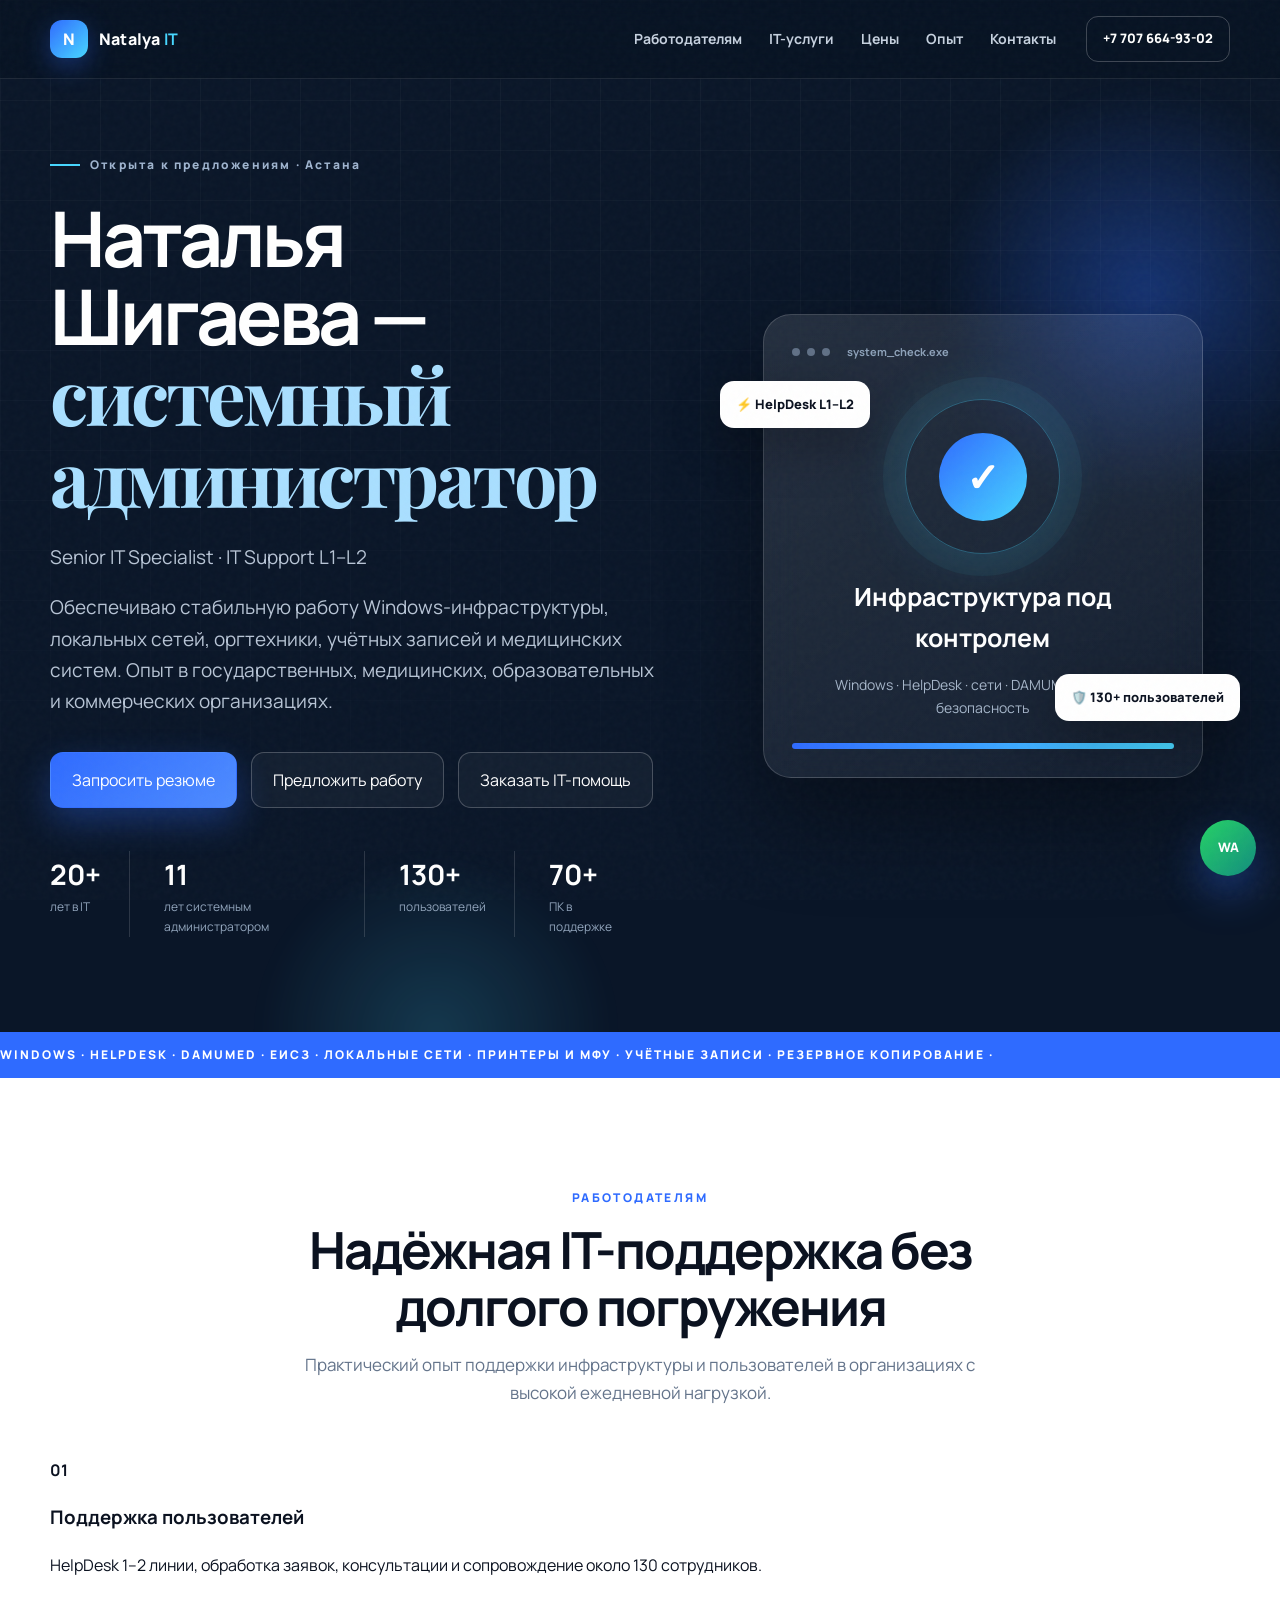
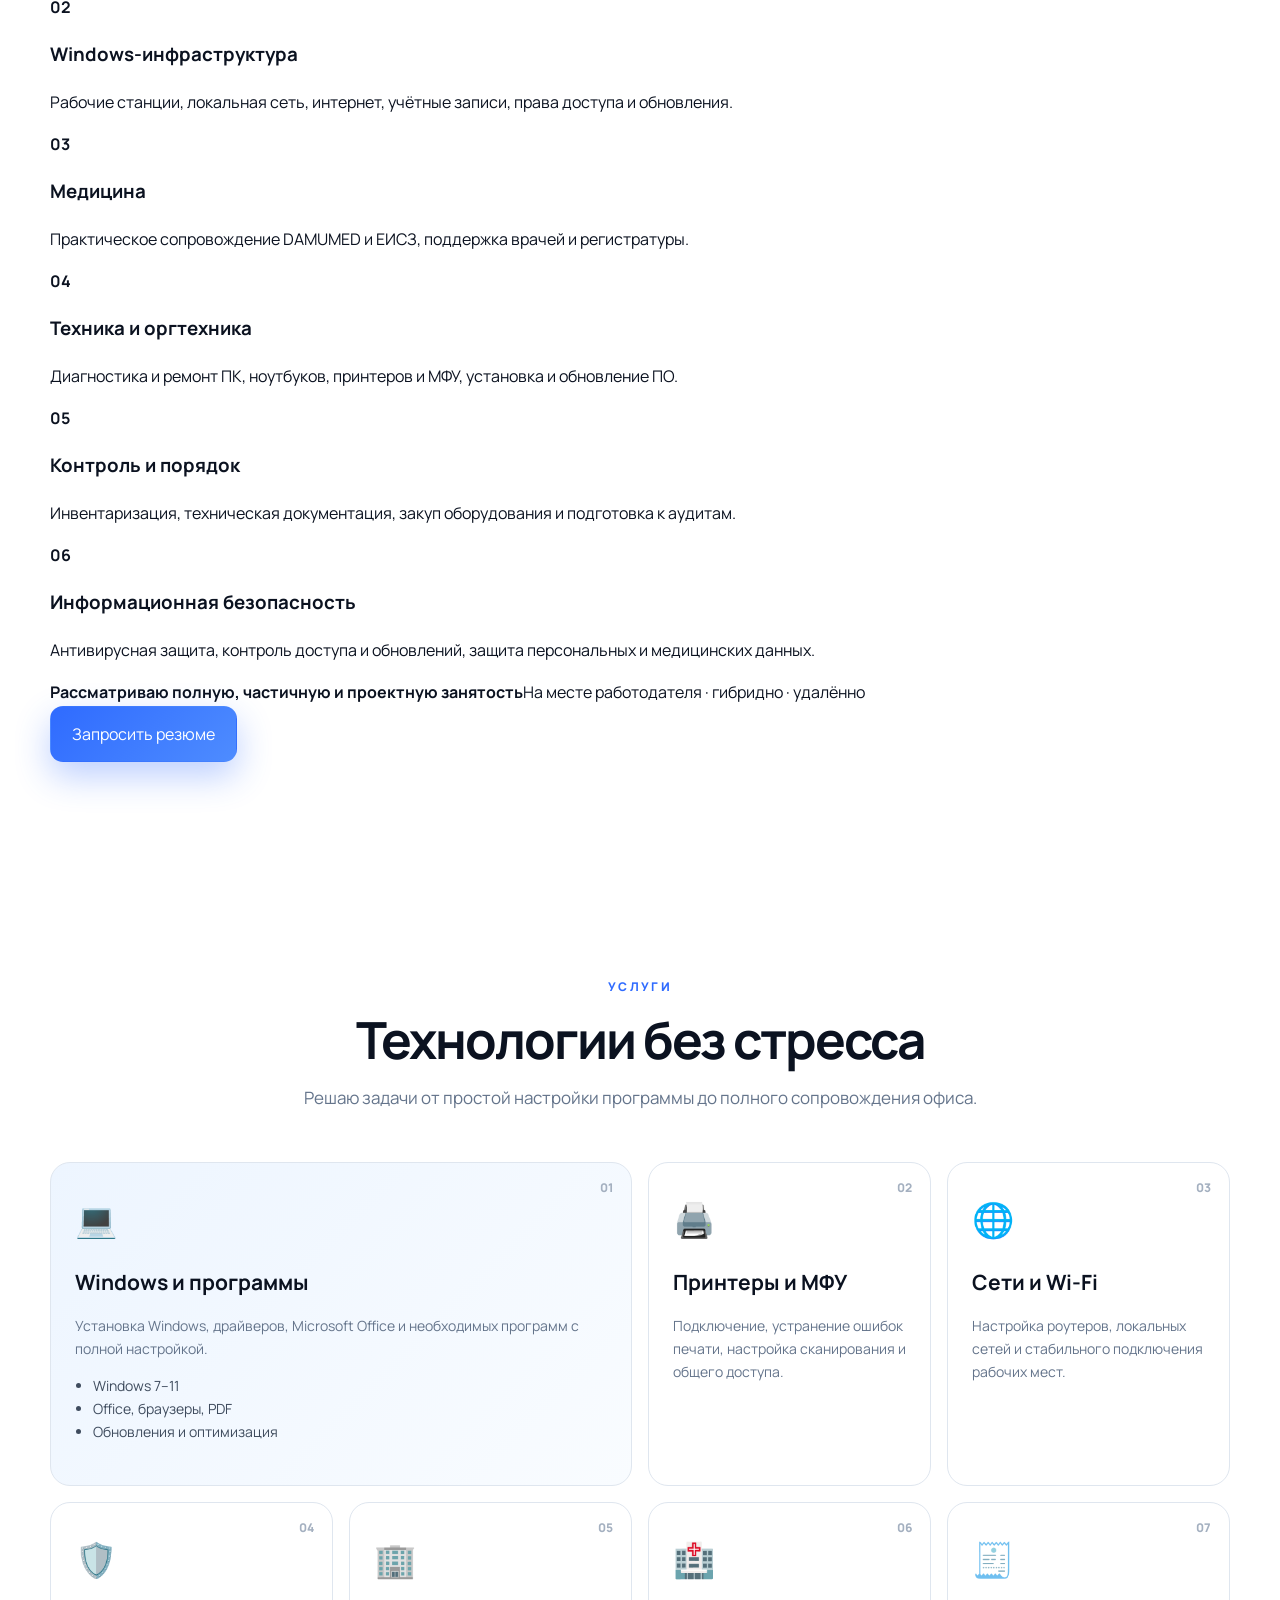
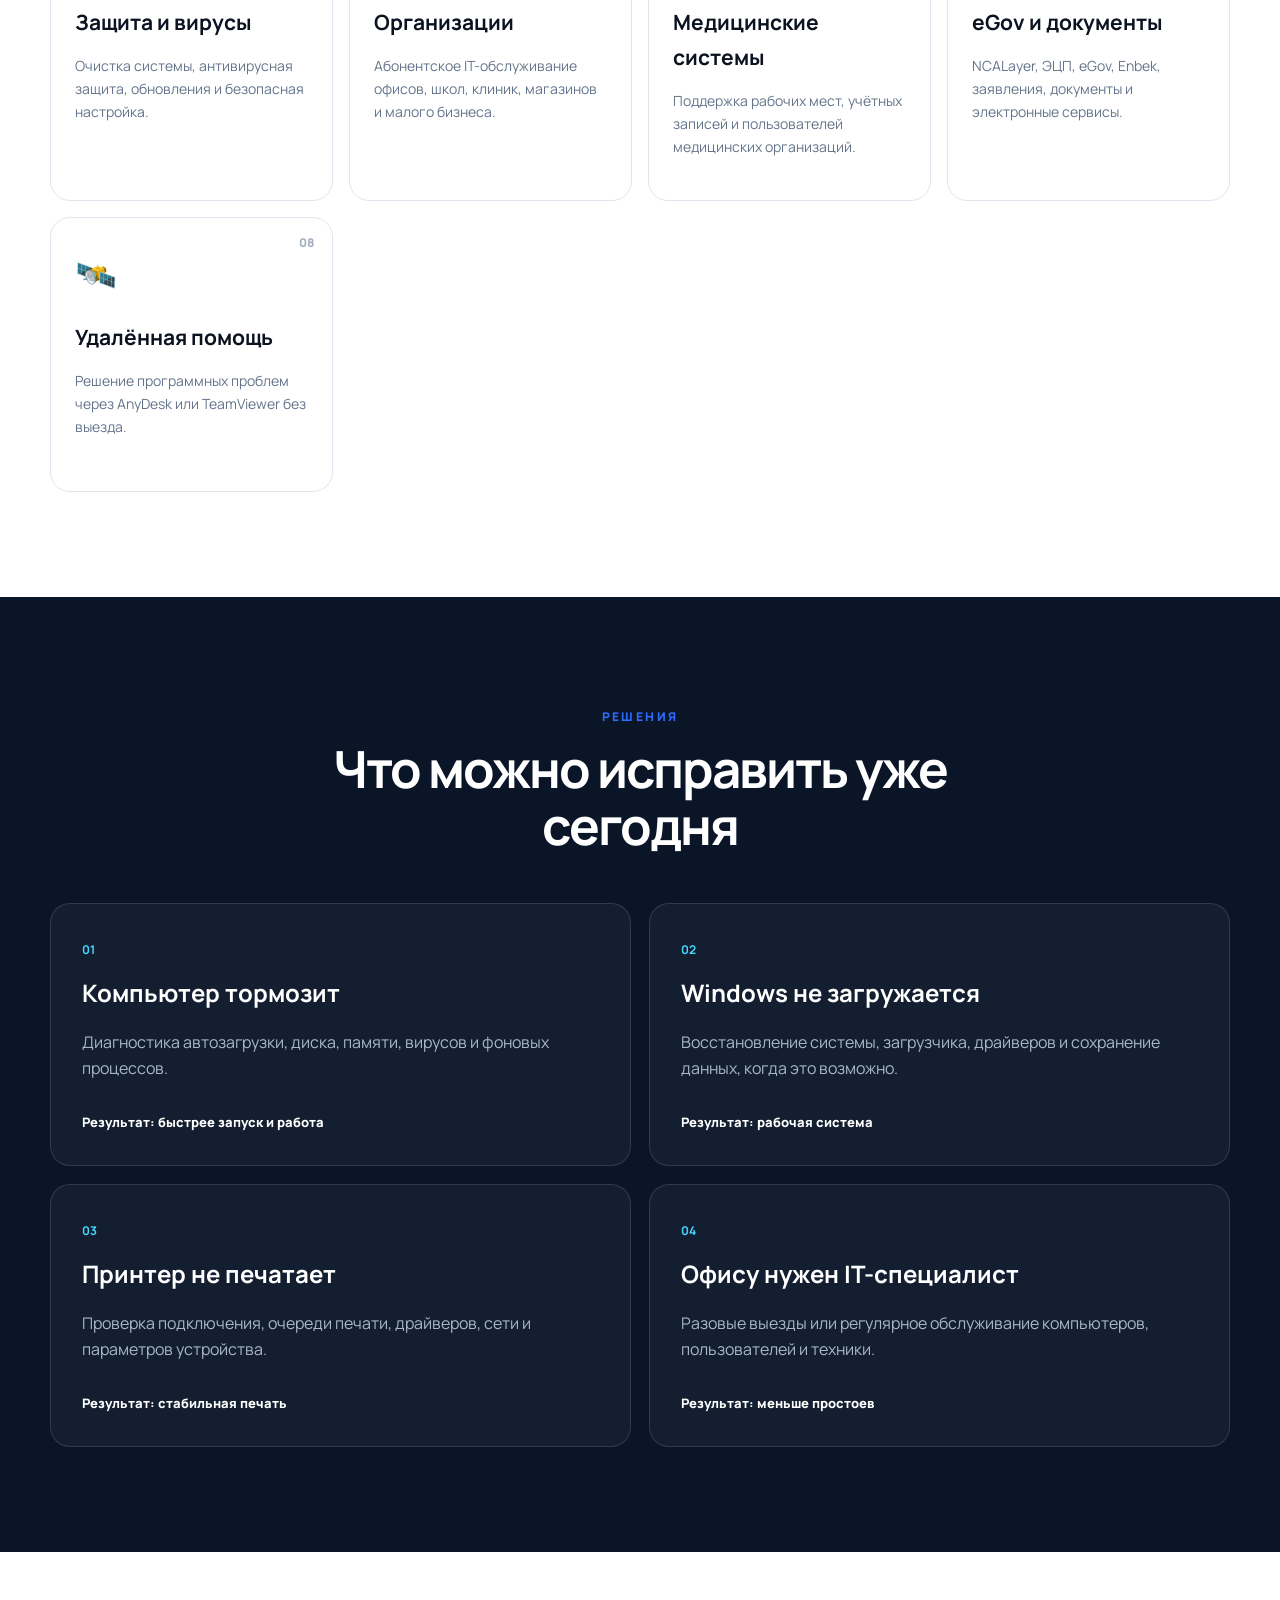
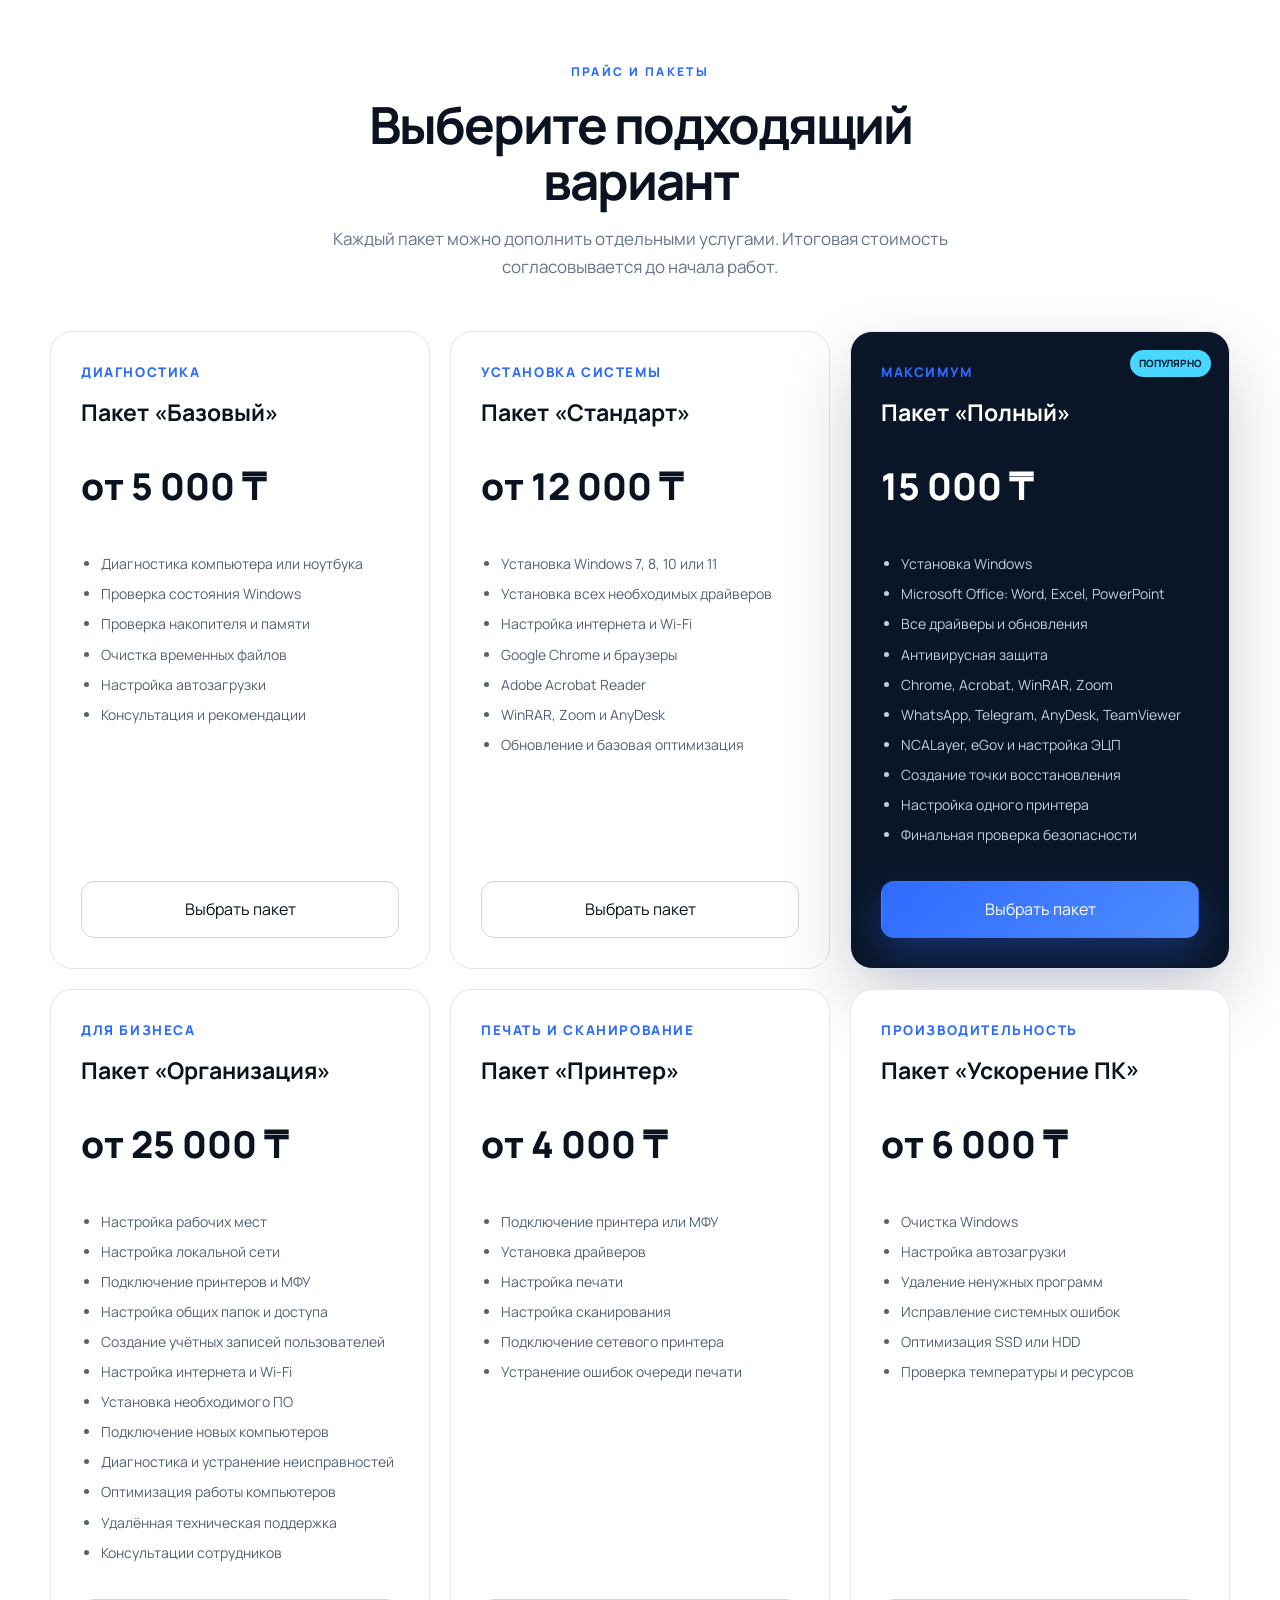
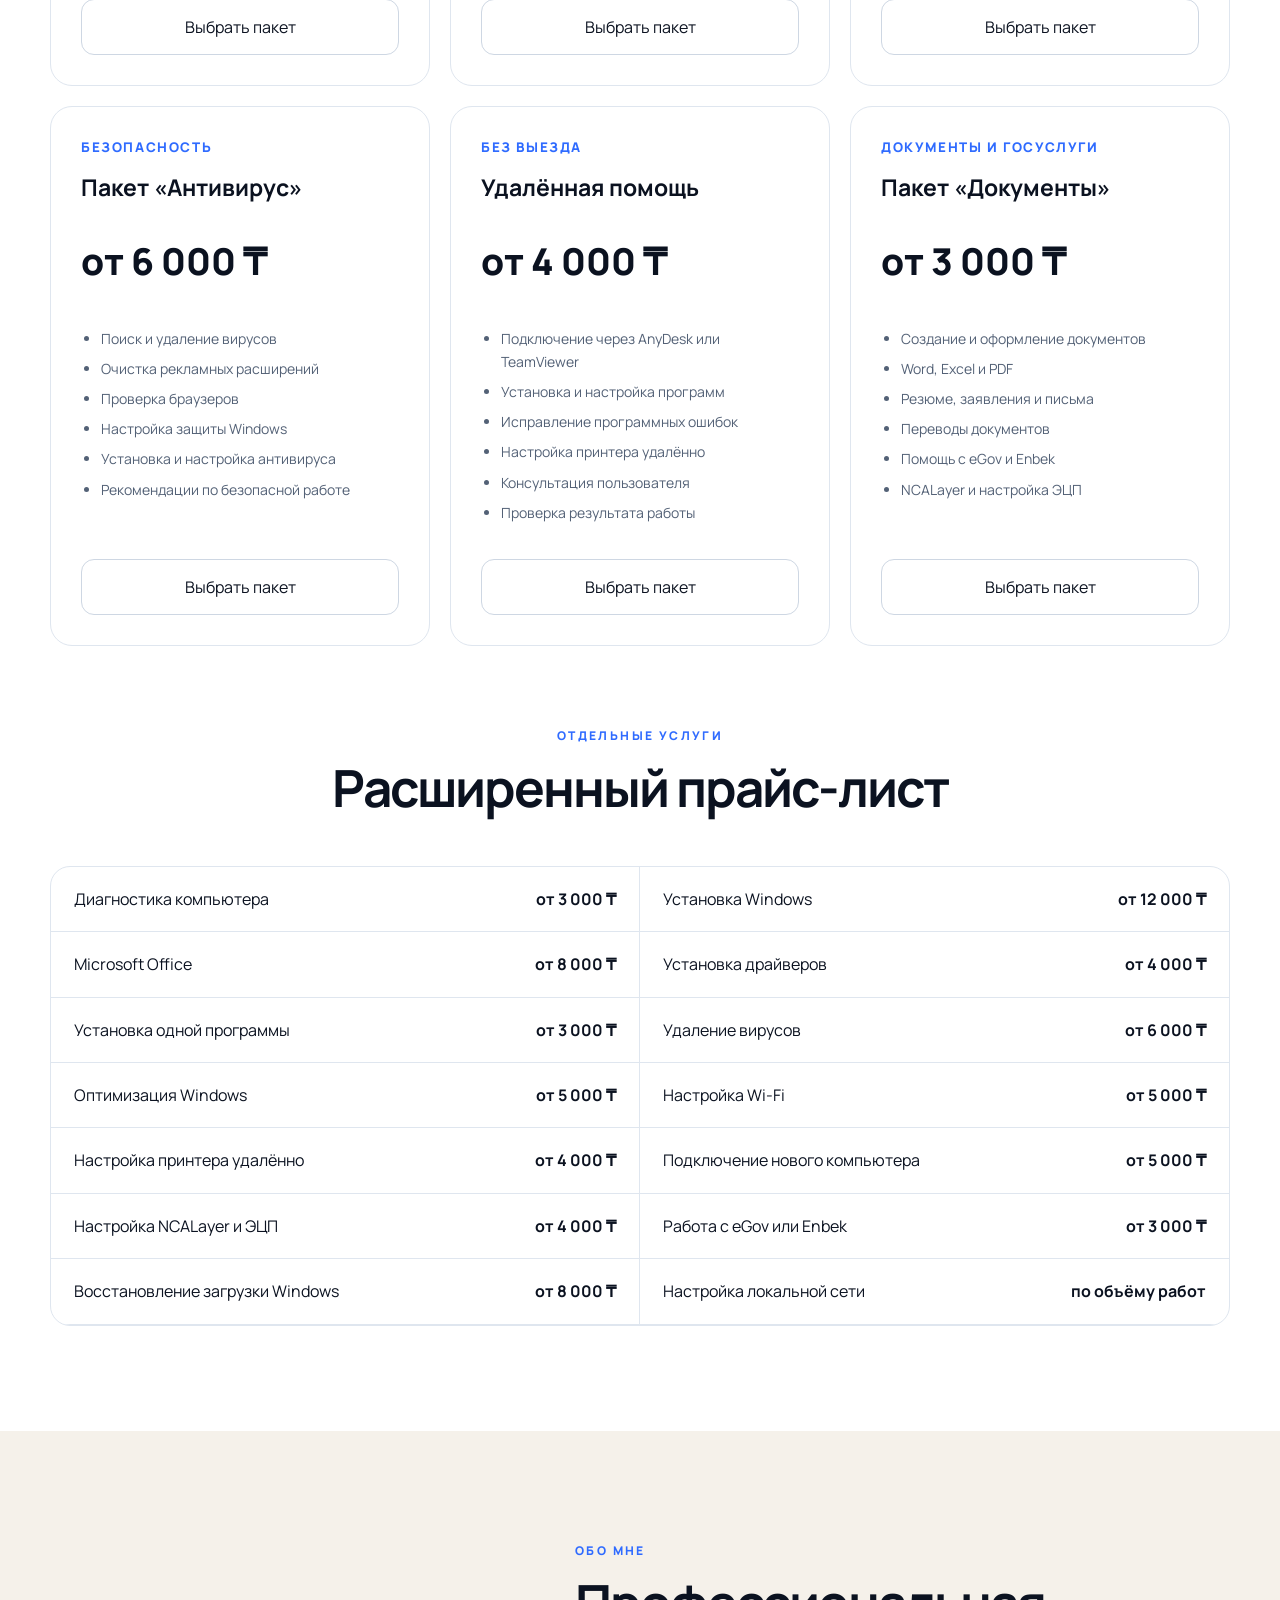
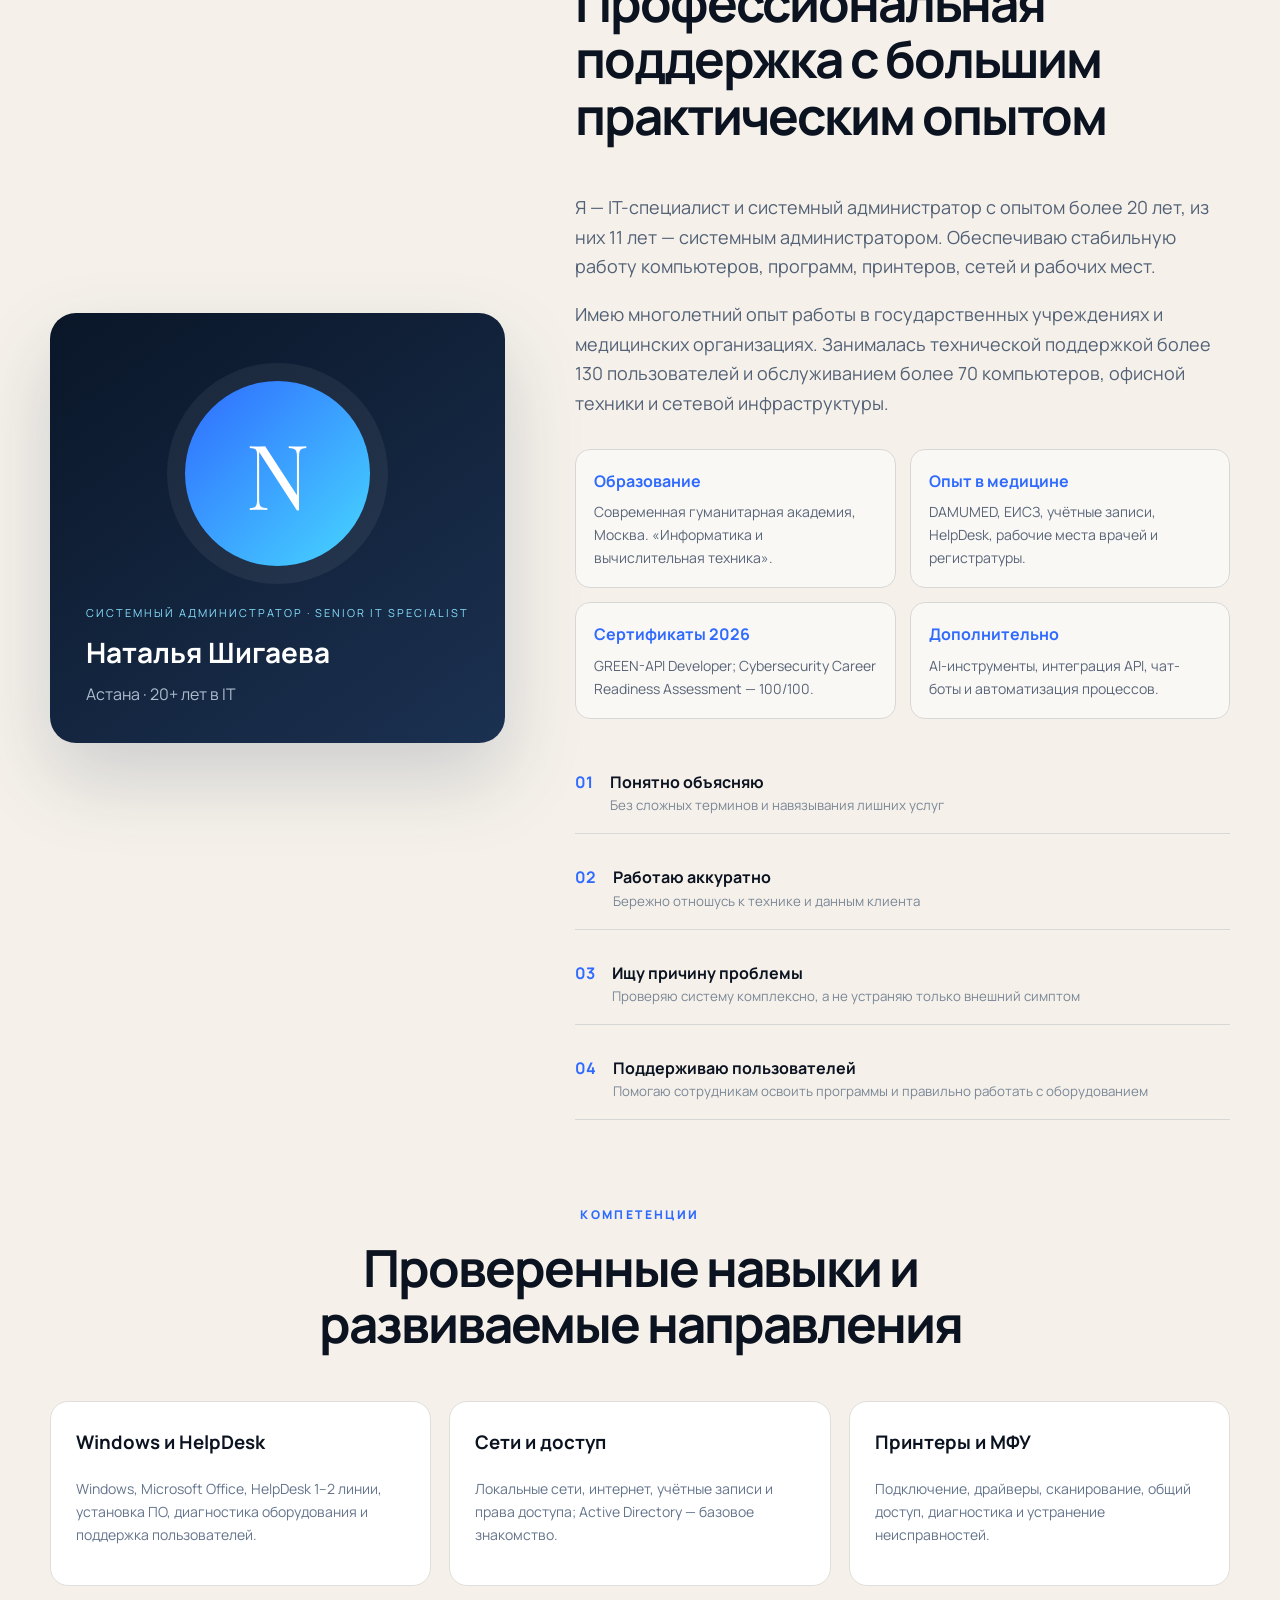
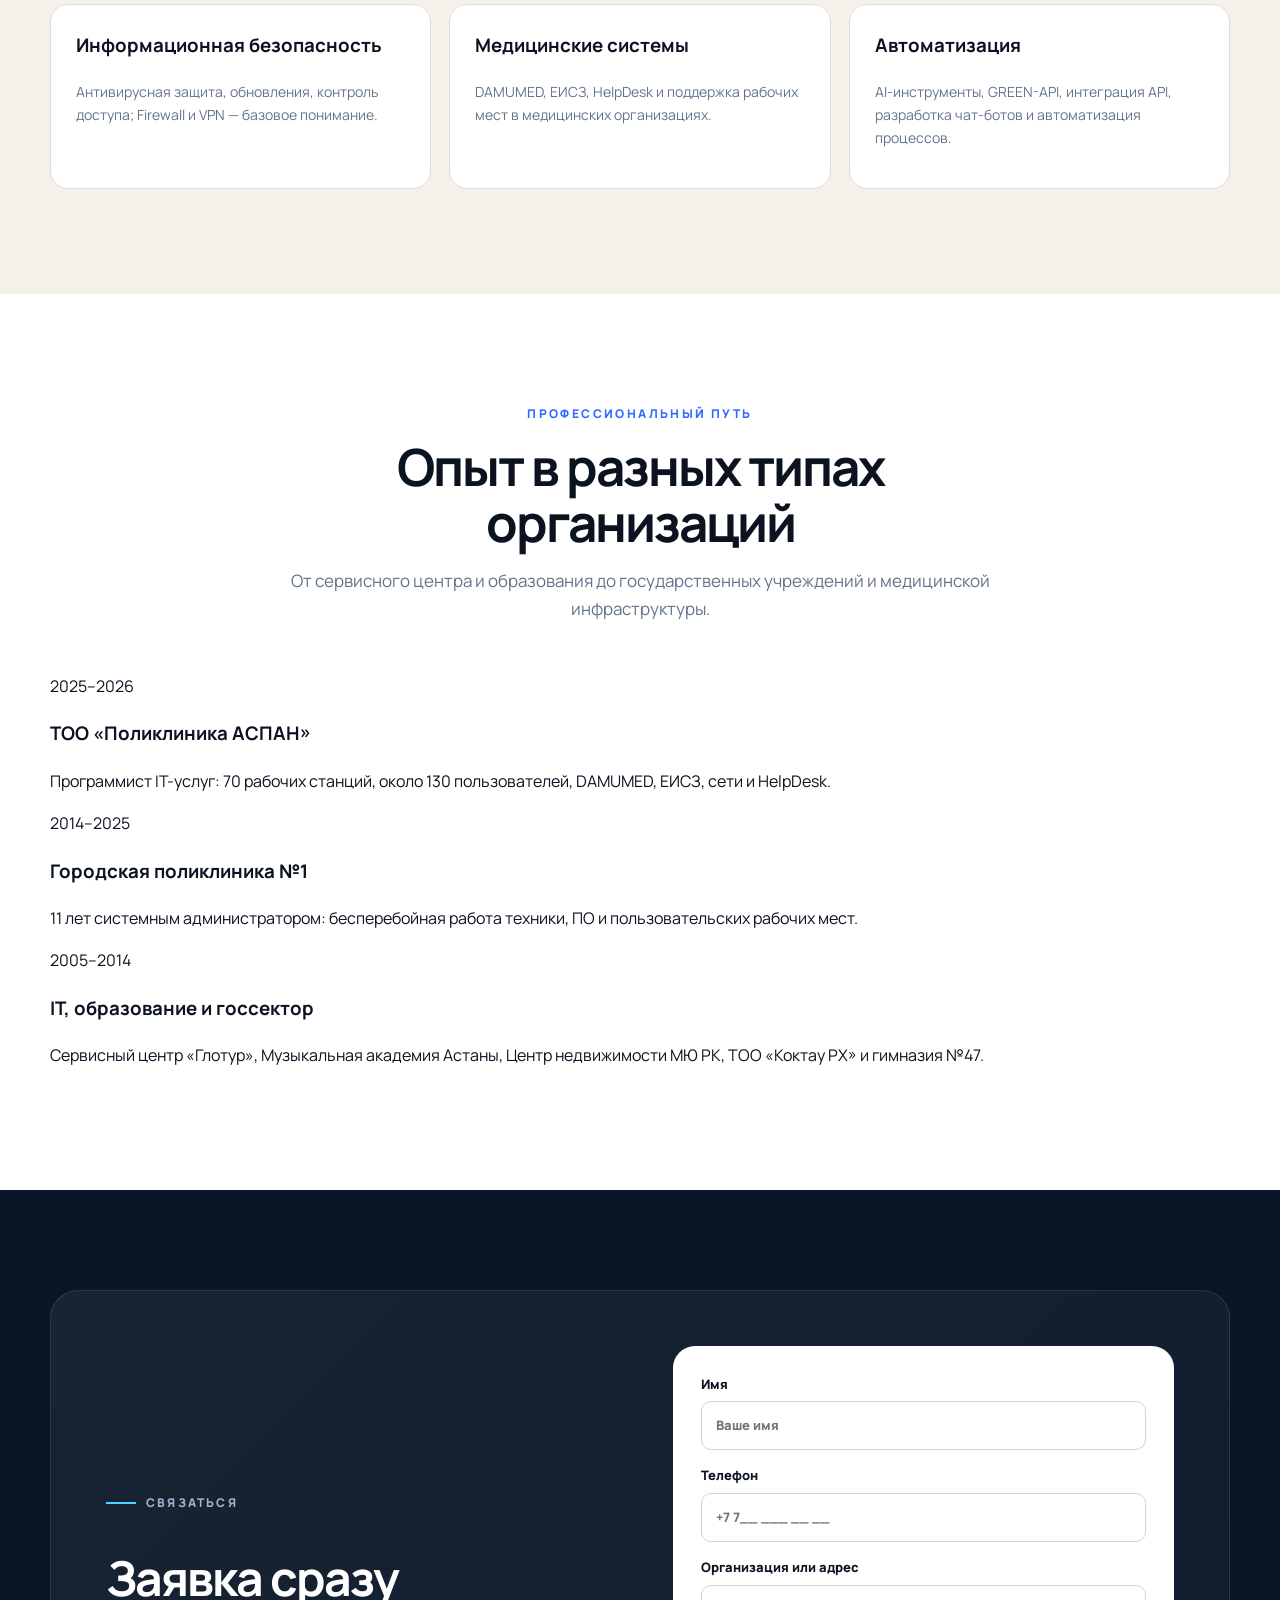
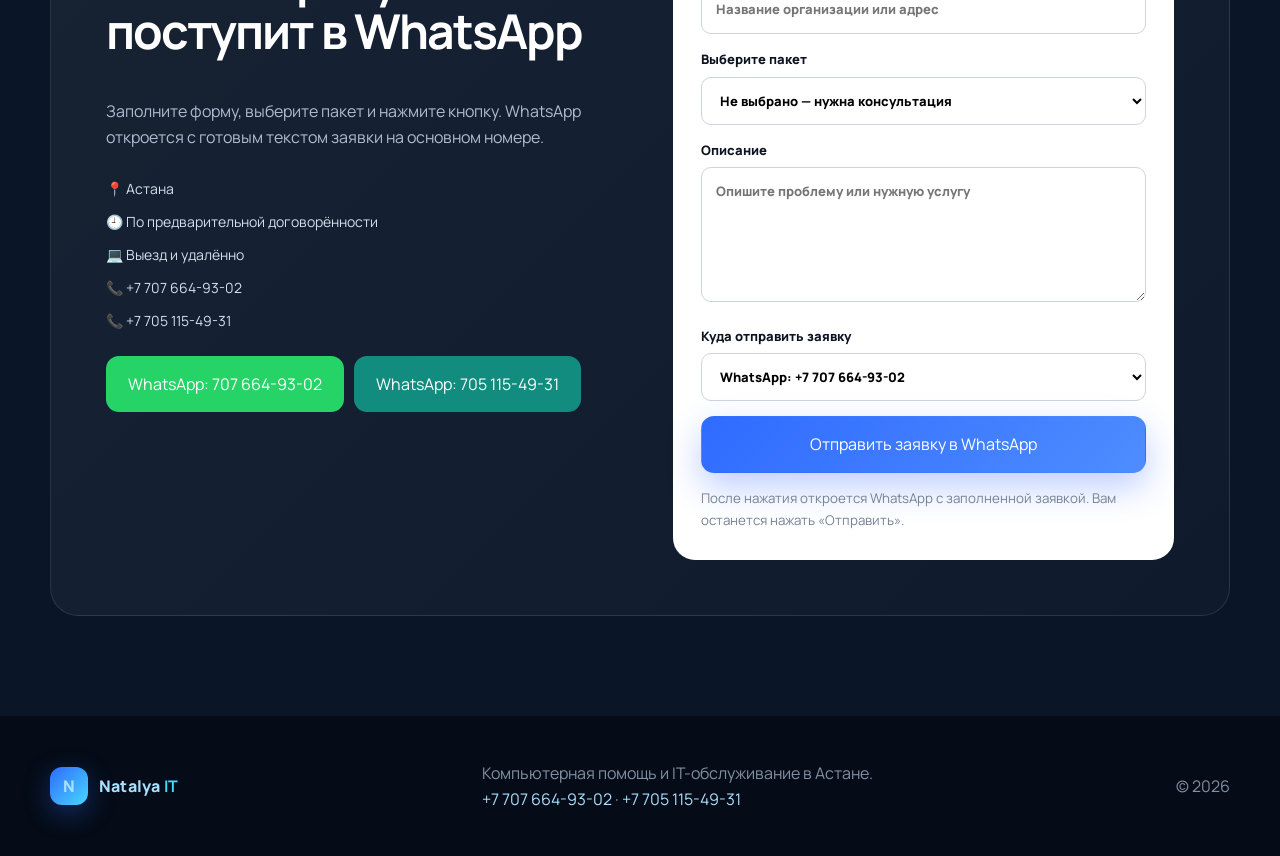
==== commit 415ca68d: "Update site as professional IT portfolio" ====
--- a/index.html
+++ b/index.html
@@ -3,8 +3,8 @@
 <head>
   <meta charset="UTF-8">
   <meta name="viewport" content="width=device-width, initial-scale=1.0">
-  <meta name="description" content="Компьютерная помощь и IT-обслуживание в Астане. Windows, Office, принтеры, сети, удалённая поддержка и сопровождение организаций.">
-  <title>Natalya IT — компьютерная помощь в Астане</title>
+  <meta name="description" content="Наталья Шигаева — системный администратор и Senior IT Specialist в Астане. 20+ лет в IT, поддержка Windows-инфраструктуры, сетей, DAMUMED, ЕИСЗ и пользователей.">
+  <title>Наталья Шигаева — системный администратор в Астане</title>
   <link rel="preconnect" href="https://fonts.googleapis.com">
   <link rel="preconnect" href="https://fonts.gstatic.com" crossorigin>
   <link href="https://fonts.googleapis.com/css2?family=Manrope:wght@400;500;600;700;800&family=Playfair+Display:wght@700&display=swap" rel="stylesheet">
@@ -17,7 +17,7 @@
       <a class="brand" href="#top"><span class="brand-mark">N</span><span>Natalya <b>IT</b></span></a>
       <button class="menu" aria-label="Открыть меню">☰</button>
       <nav class="nav">
-        <a href="#services">Услуги</a><a href="#cases">Решения</a><a href="#prices">Цены</a><a href="#about">Обо мне</a><a href="#contact">Контакты</a>
+        <a href="#employers">Работодателям</a><a href="#services">IT-услуги</a><a href="#prices">Цены</a><a href="#about">Опыт</a><a href="#contact">Контакты</a>
       </nav>
       <a class="mini-cta" href="tel:+77076649302">+7 707 664-93-02</a>
     </div>
@@ -28,15 +28,18 @@
       <div class="orb orb-a"></div><div class="orb orb-b"></div>
       <div class="container hero-grid">
         <div class="hero-copy reveal">
-          <div class="eyebrow"><span></span> Астана · выезд и удалённо</div>
-          <h1>Ваш компьютер снова работает <em>быстро, стабильно и безопасно.</em></h1>
-          <p>Профессиональная компьютерная помощь, настройка Windows и Office, принтеров, сетей и рабочих мест. Для дома, офиса и медицинских организаций.</p>
+          <div class="eyebrow"><span></span> Открыта к предложениям · Астана</div>
+          <h1>Наталья Шигаева — <em>системный администратор</em></h1>
+          <p class="hero-role">Senior IT Specialist · IT Support L1–L2</p>
+          <p>Обеспечиваю стабильную работу Windows-инфраструктуры, локальных сетей, оргтехники, учётных записей и медицинских систем. Опыт в государственных, медицинских, образовательных и коммерческих организациях.</p>
           <div class="hero-actions">
-            <a class="btn btn-primary" href="https://wa.me/77076649302?text=Здравствуйте!%20Мне%20нужна%20компьютерная%20помощь." target="_blank" rel="noopener">Написать в WhatsApp</a>
-            <a class="btn btn-ghost" href="#services">Смотреть услуги</a>
+            <a class="btn btn-primary" href="https://wa.me/77076649302?text=Здравствуйте,%20Наталья!%20Пришлите,%20пожалуйста,%20ваше%20резюме." target="_blank" rel="noopener">Запросить резюме</a>
+            <a class="btn btn-ghost" href="https://wa.me/77076649302?text=Здравствуйте,%20Наталья!%20Хочу%20обсудить%20с%20вами%20вакансию." target="_blank" rel="noopener">Предложить работу</a>
+            <a class="btn btn-ghost" href="#services">Заказать IT-помощь</a>
           </div>
           <div class="trust-row">
-            <div><strong>15+</strong><span>лет опыта</span></div>
+            <div><strong>20+</strong><span>лет в IT</span></div>
+            <div><strong>11</strong><span>лет системным администратором</span></div>
             <div><strong>130+</strong><span>пользователей</span></div>
             <div><strong>70+</strong><span>ПК в поддержке</span></div>
           </div>
@@ -45,17 +48,32 @@
           <div class="device-card glass">
             <div class="device-top"><span></span><span></span><span></span><b>system_check.exe</b></div>
             <div class="pulse-ring"><div class="pulse-core">✓</div></div>
-            <h3>Система восстановлена</h3>
-            <p>Ошибки устранены · защита активна · производительность оптимизирована</p>
+            <h3>Инфраструктура под контролем</h3>
+            <p>Windows · HelpDesk · сети · DAMUMED · ЕИСЗ · безопасность</p>
             <div class="progress"><i></i></div>
           </div>
-          <div class="float-card card-one">⚡ Быстрая диагностика</div>
-          <div class="float-card card-two">🛡️ Безопасная настройка</div>
+          <div class="float-card card-one">⚡ HelpDesk L1–L2</div>
+          <div class="float-card card-two">🛡️ 130+ пользователей</div>
         </div>
       </div>
     </section>
 
-    <section class="marquee"><div>WINDOWS · MICROSOFT OFFICE · ПРИНТЕРЫ · WI-FI · УДАЛЁННАЯ ПОМОЩЬ · IT-АУТСОРСИНГ · EGOV · NCALAYER ·</div></section>
+    <section class="marquee"><div>WINDOWS · HELPDESK · DAMUMED · ЕИСЗ · ЛОКАЛЬНЫЕ СЕТИ · ПРИНТЕРЫ И МФУ · УЧЁТНЫЕ ЗАПИСИ · РЕЗЕРВНОЕ КОПИРОВАНИЕ ·</div></section>
+
+    <section id="employers" class="section employer-section">
+      <div class="container">
+        <div class="heading reveal"><span>РАБОТОДАТЕЛЯМ</span><h2>Надёжная IT-поддержка без долгого погружения</h2><p>Практический опыт поддержки инфраструктуры и пользователей в организациях с высокой ежедневной нагрузкой.</p></div>
+        <div class="value-grid">
+          <article class="value-card reveal"><b>01</b><h3>Поддержка пользователей</h3><p>HelpDesk 1–2 линии, обработка заявок, консультации и сопровождение около 130 сотрудников.</p></article>
+          <article class="value-card reveal"><b>02</b><h3>Windows-инфраструктура</h3><p>Рабочие станции, локальная сеть, интернет, учётные записи, права доступа и обновления.</p></article>
+          <article class="value-card reveal"><b>03</b><h3>Медицина</h3><p>Практическое сопровождение DAMUMED и ЕИСЗ, поддержка врачей и регистратуры.</p></article>
+          <article class="value-card reveal"><b>04</b><h3>Техника и оргтехника</h3><p>Диагностика и ремонт ПК, ноутбуков, принтеров и МФУ, установка и обновление ПО.</p></article>
+          <article class="value-card reveal"><b>05</b><h3>Контроль и порядок</h3><p>Инвентаризация, техническая документация, закуп оборудования и подготовка к аудитам.</p></article>
+          <article class="value-card reveal"><b>06</b><h3>Информационная безопасность</h3><p>Антивирусная защита, контроль доступа и обновлений, защита персональных и медицинских данных.</p></article>
+        </div>
+        <div class="employer-cta reveal"><div><strong>Рассматриваю полную, частичную и проектную занятость</strong><span>На месте работодателя · гибридно · удалённо</span></div><a class="btn btn-primary" href="https://wa.me/77076649302?text=Здравствуйте,%20Наталья!%20Пришлите,%20пожалуйста,%20ваше%20резюме." target="_blank" rel="noopener">Запросить резюме</a></div>
+      </div>
+    </section>
 
     <section id="services" class="section light">
       <div class="container">
@@ -108,20 +126,24 @@
 
     <section id="about" class="section soft">
       <div class="container about-grid">
-        <div class="portrait-card reveal"><div class="portrait-monogram">N</div><div><span>IT-СПЕЦИАЛИСТ · СИСТЕМНЫЙ АДМИНИСТРАТОР</span><h3>Наталья Шигаева</h3><p>Астана · опыт более 15 лет</p></div></div>
+        <div class="portrait-card reveal"><div class="portrait-monogram">N</div><div><span>СИСТЕМНЫЙ АДМИНИСТРАТОР · SENIOR IT SPECIALIST</span><h3>Наталья Шигаева</h3><p>Астана · 20+ лет в IT</p></div></div>
         <div class="about-copy reveal"><div class="heading left"><span>ОБО МНЕ</span><h2>Профессиональная поддержка с большим практическим опытом</h2></div>
-          <p>Я — IT-специалист и системный администратор с опытом работы более 15 лет. Помогаю частным клиентам, предпринимателям и организациям поддерживать компьютеры, программы, принтеры, сети и рабочие места в стабильном состоянии.</p>
+          <p>Я — IT-специалист и системный администратор с опытом более 20 лет, из них 11 лет — системным администратором. Обеспечиваю стабильную работу компьютеров, программ, принтеров, сетей и рабочих мест.</p>
           <p>Имею многолетний опыт работы в государственных учреждениях и медицинских организациях. Занималась технической поддержкой более 130 пользователей и обслуживанием более 70 компьютеров, офисной техники и сетевой инфраструктуры.</p>
-          <div class="profile-facts"><div><strong>Образование</strong><span>Современная гуманитарная академия, Москва. Специальность «Информатика и вычислительная техника», выпуск 2005 года.</span></div><div><strong>Опыт в медицине</strong><span>Поддержка DAMUMED, ЕИСЗ, учётных записей, рабочих мест врачей и регистратуры, принтеров, Face ID и HelpDesk.</span></div><div><strong>Опыт в организациях</strong><span>Государственные учреждения, поликлиники, образовательные организации, сервисный центр и работа с офисными пользователями.</span></div><div><strong>Формат работы</strong><span>Выезд по Астане, удалённое подключение, разовые работы и регулярное IT-обслуживание организаций.</span></div></div>
+          <div class="profile-facts"><div><strong>Образование</strong><span>Современная гуманитарная академия, Москва. «Информатика и вычислительная техника».</span></div><div><strong>Опыт в медицине</strong><span>DAMUMED, ЕИСЗ, учётные записи, HelpDesk, рабочие места врачей и регистратуры.</span></div><div><strong>Сертификаты 2026</strong><span>GREEN-API Developer; Cybersecurity Career Readiness Assessment — 100/100.</span></div><div><strong>Дополнительно</strong><span>AI-инструменты, интеграция API, чат-боты и автоматизация процессов.</span></div></div>
           <div class="qualities"><div><b>01</b><span><strong>Понятно объясняю</strong><small>Без сложных терминов и навязывания лишних услуг</small></span></div><div><b>02</b><span><strong>Работаю аккуратно</strong><small>Бережно отношусь к технике и данным клиента</small></span></div><div><b>03</b><span><strong>Ищу причину проблемы</strong><small>Проверяю систему комплексно, а не устраняю только внешний симптом</small></span></div><div><b>04</b><span><strong>Поддерживаю пользователей</strong><small>Помогаю сотрудникам освоить программы и правильно работать с оборудованием</small></span></div></div>
         </div>
       </div>
-      <div class="container expertise reveal"><div class="heading"><span>КОМПЕТЕНЦИИ</span><h2>Что входит в мой профессиональный опыт</h2></div><div class="expertise-grid"><div><h3>Компьютеры и Windows</h3><p>Установка, настройка, обновление и восстановление Windows; драйверы; диагностика оборудования; оптимизация и устранение неисправностей.</p></div><div><h3>Офисные программы</h3><p>Microsoft Office, Word, Excel, PowerPoint, Outlook, PDF-программы, браузеры, мессенджеры и специализированное ПО.</p></div><div><h3>Принтеры и сети</h3><p>Принтеры и МФУ, сканирование, общий доступ, Wi‑Fi, локальные сети, кабельные подключения и настройка рабочих мест.</p></div><div><h3>Информационная безопасность</h3><p>Антивирусная защита, учётные записи, права доступа, обновления, базовая настройка безопасности и профилактика инцидентов.</p></div><div><h3>Медицинские системы</h3><p>DAMUMED, ЕИСЗ, Face ID, HelpDesk, поддержка пользователей и рабочих мест в медицинских организациях.</p></div><div><h3>Государственные сервисы</h3><p>eGov, Enbek, NCALayer, ЭЦП, электронные заявления, документы, резюме, деловые письма и переводы.</p></div></div></div>
+      <div class="container expertise reveal"><div class="heading"><span>КОМПЕТЕНЦИИ</span><h2>Проверенные навыки и развиваемые направления</h2></div><div class="expertise-grid"><div><h3>Windows и HelpDesk</h3><p>Windows, Microsoft Office, HelpDesk 1–2 линии, установка ПО, диагностика оборудования и поддержка пользователей.</p></div><div><h3>Сети и доступ</h3><p>Локальные сети, интернет, учётные записи и права доступа; Active Directory — базовое знакомство.</p></div><div><h3>Принтеры и МФУ</h3><p>Подключение, драйверы, сканирование, общий доступ, диагностика и устранение неисправностей.</p></div><div><h3>Информационная безопасность</h3><p>Антивирусная защита, обновления, контроль доступа; Firewall и VPN — базовое понимание.</p></div><div><h3>Медицинские системы</h3><p>DAMUMED, ЕИСЗ, HelpDesk и поддержка рабочих мест в медицинских организациях.</p></div><div><h3>Автоматизация</h3><p>AI-инструменты, GREEN-API, интеграция API, разработка чат-ботов и автоматизация процессов.</p></div></div></div>
     </section>
 
-    <section class="section testimonials light">
-      <div class="container"><div class="heading reveal"><span>ОТЗЫВЫ</span><h2>За что ценят мою работу</h2></div>
-        <div class="quote-grid"><blockquote class="reveal">“Всё объяснено понятно, компьютер стал работать значительно быстрее.”<footer>Частный клиент</footer></blockquote><blockquote class="reveal">“Помощь с принтером и программами была оказана быстро и аккуратно.”<footer>Офис в Астане</footer></blockquote><blockquote class="reveal">“Надёжная поддержка пользователей и рабочих мест.”<footer>Организация</footer></blockquote></div>
+    <section class="section career light">
+      <div class="container"><div class="heading reveal"><span>ПРОФЕССИОНАЛЬНЫЙ ПУТЬ</span><h2>Опыт в разных типах организаций</h2><p>От сервисного центра и образования до государственных учреждений и медицинской инфраструктуры.</p></div>
+        <div class="career-grid">
+          <article class="career-card reveal"><span>2025–2026</span><h3>ТОО «Поликлиника АСПАН»</h3><p>Программист IT-услуг: 70 рабочих станций, около 130 пользователей, DAMUMED, ЕИСЗ, сети и HelpDesk.</p></article>
+          <article class="career-card reveal"><span>2014–2025</span><h3>Городская поликлиника №1</h3><p>11 лет системным администратором: бесперебойная работа техники, ПО и пользовательских рабочих мест.</p></article>
+          <article class="career-card reveal"><span>2005–2014</span><h3>IT, образование и госсектор</h3><p>Сервисный центр «Глотур», Музыкальная академия Астаны, Центр недвижимости МЮ РК, ТОО «Коктау РХ» и гимназия №47.</p></article>
+        </div>
       </div>
     </section>
 
